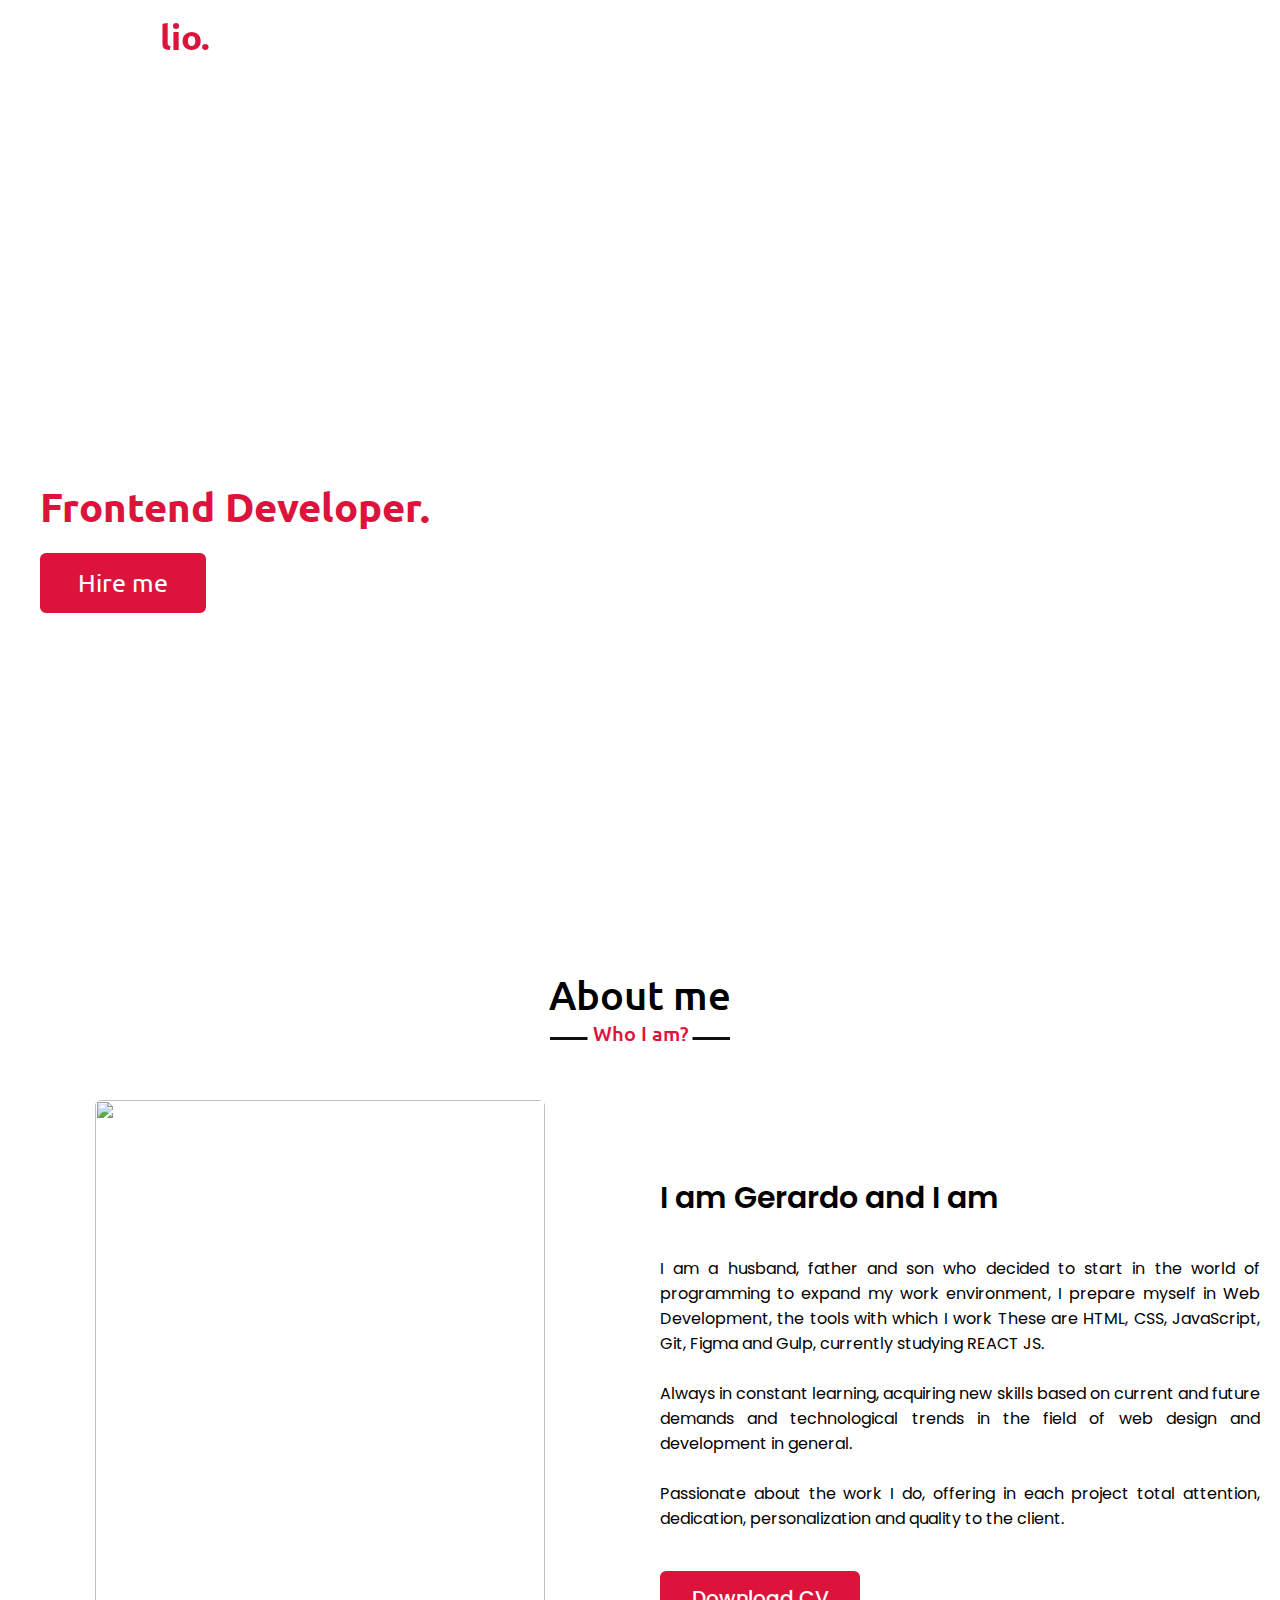
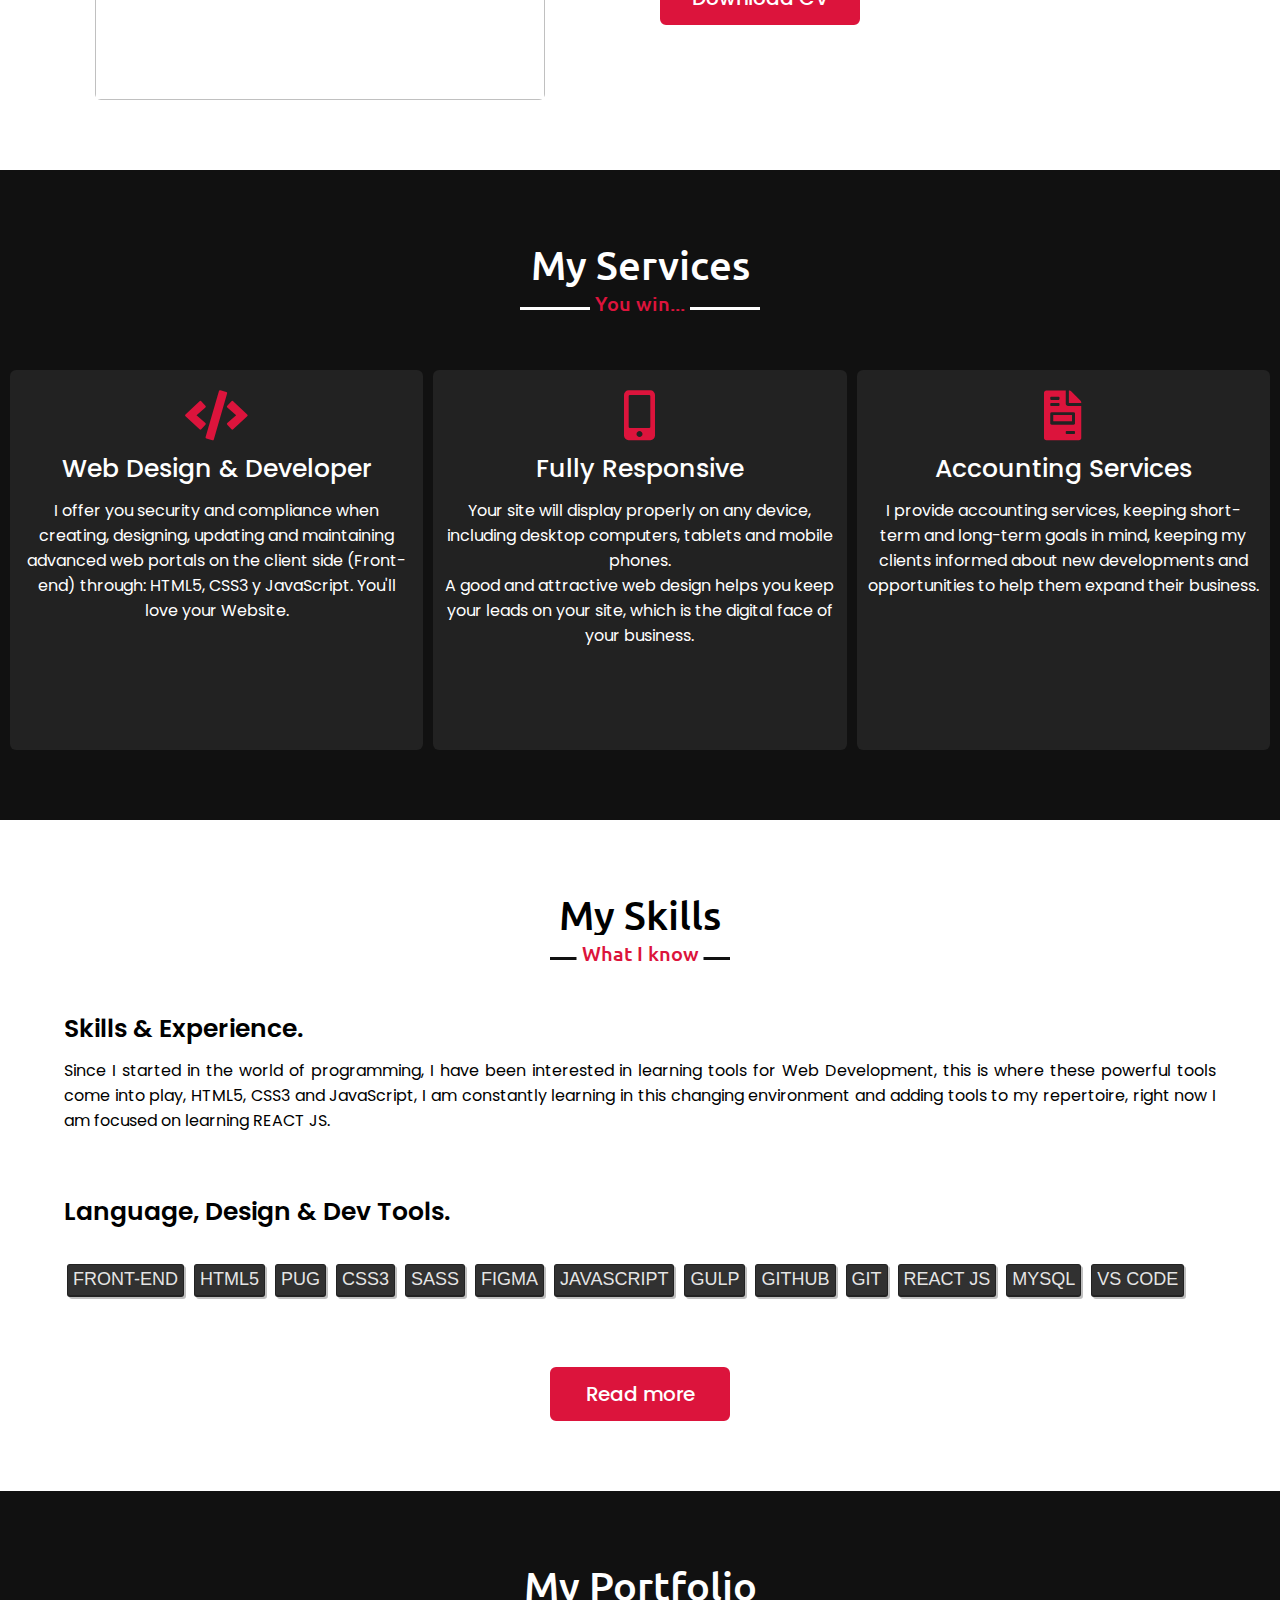
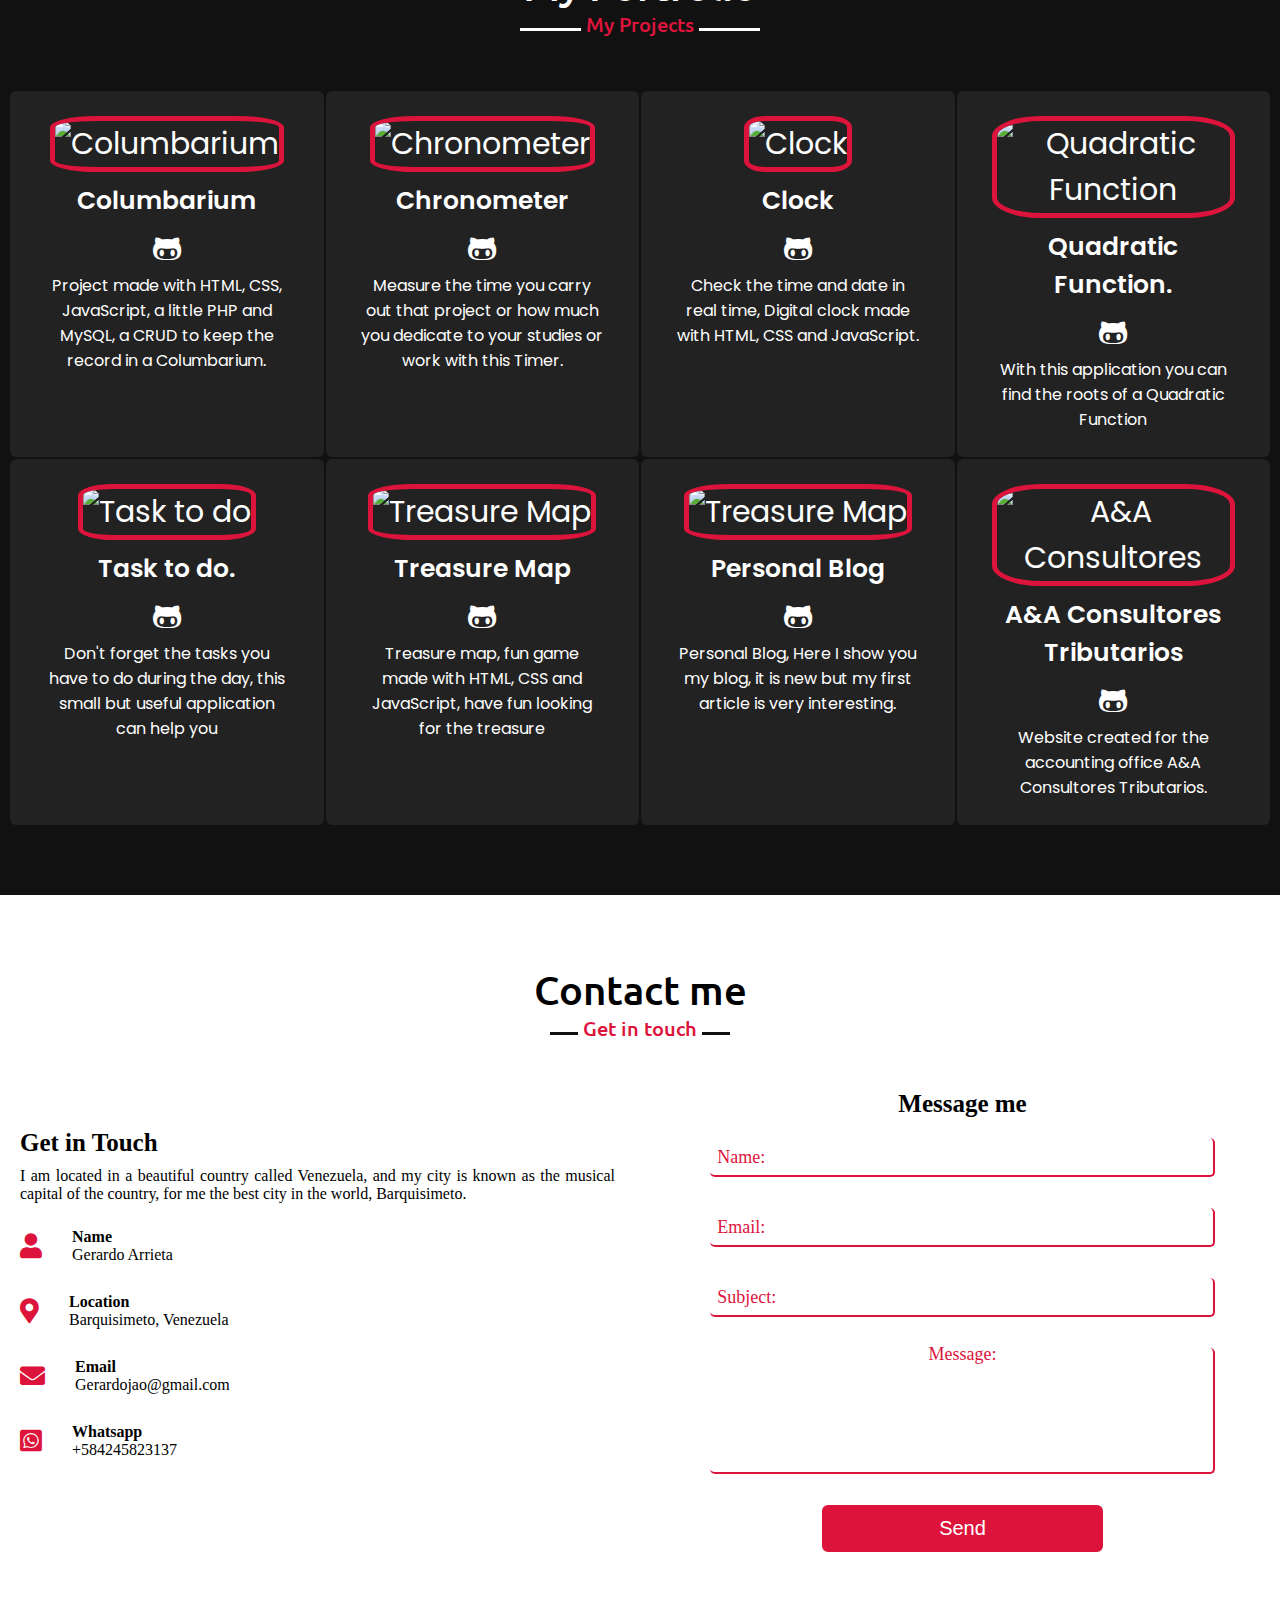
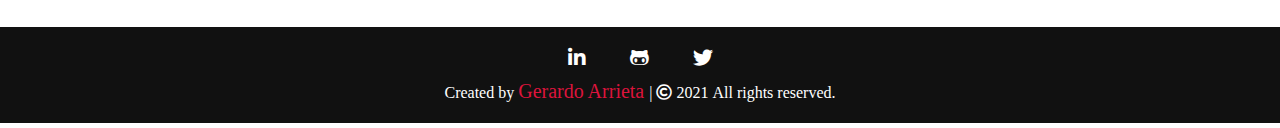
==== indexW-min.html @ 5b1edfee "change by twitter" ====
<!DOCTYPE html>
<html lang="en">
<head>
	<meta charset="UTF-8">
	<meta http-equiv="X-UA-Compatible" content="IE=edge">
	<meta name="viewport" content="width=device-width, initial-scale=1.0">
	<title>Gerardo Arrieta</title>
	<link rel="stylesheet" href="portafolio.css" type="text/css" >
	<!--  -->
	<link rel="stylesheet" href="https://cdnjs.cloudflare.com/ajax/libs/font-awesome/5.15.3/css/all.min.css" referrerpolicy="no-referrer" />
</head>
<body>
	<nav class="navbar">
		<div class="navbar__container">
			<div class="navbar__logo"><a href="#" class="navbar__logo--a">Portfo<span id="spanLogo" class="navbar__logo--span">lio.</span></a></div>
			<ul class="menu m">
				<li class="navbar__link"><a class="navbar__link--a a" href="#home">Home</a></li>
				<li class="navbar__link"><a class="navbar__link--a a" href="#about">About</a></li>
				<li class="navbar__link"><a class="navbar__link--a a" href="#service">Services</a></li>
				<li class="navbar__link"><a class="navbar__link--a a" href="#skills">Skills</a></li>
				<li class="navbar__link"><a class="navbar__link--a a" href="#portfolio">Portfolio</a></li>
				<li class="navbar__link"><a class="navbar__link--a a" href="#contact">Contact</a></li>
			</ul>
			
			
			 <button id="panel-btn" class="panel-btn hamburger hamburger--vortex" type="button">
    			<span class="hamburger-box">
    				<span class="hamburger-inner"></span>
    			</span>
    		</button> 
		</div> 

	</nav>
	<!-- home section -->
	<section class="home" id="home">
		<div class="home__container">
			<div class="home__content">
				<div class="home__content home__content--1">Hello, my name is</div>
				<div class="home__content home__content--2">Gerardo Arrieta</div>
				<div class="home__content home__content--3">And I am <span class="home__content--span typed" ></span></div>
				<div class="n-hide" id="strings">
					<p class="home__content--span">Frontend Developer.</p>
					<!-- <p class="home__content--span">Accountant Public.</p> -->
				</div>
				<a href="#contact" class="home__content home__content--link">Hire me</a>
			</div>
		</div>
	</section>
<!-- about section -->
	<section class="about" id="about">
		<div class="about__container">
			<h2 class="about__title">About me</h2>
			<div class="about__content">
				<article class="about__content about__content--1">
					<img src="./assets/javi.jpeg" alt="">
				</article>
				<article class="about__content about__content--2"><div>I am Gerardo and I am <br><span class="typed2"></span></div><br><p>I am a husband, father and son who decided to <!-- be a professional in the area of ​​Accounting, right now I have more than ten (10) years of experience, however I decided to --> start in the world of programming <!-- at the age of 43 --> to expand my work environment, I prepare myself in Web Development, the tools with which I work These are HTML, CSS, JavaScript, Git, Figma and Gulp, currently studying REACT JS.</p><br><p>Always in constant learning, acquiring new skills based on current and future demands and technological trends in the field of web design and development in general.</p><br><p>Passionate about the work I do, offering in each project total attention, dedication, personalization and quality to the client.</p><a href="./assets/CV Gerardo Arrieta.pdf" download="Gerardo Arrieta CV" target="_blank" rel="noopener noreferrer">Download CV</a></article>
				
			</div>
		</div>
	</section>
	<!-- services -->
	<section class="service" id="service">
		<div class="service__container">
			<h2 class="service__title">My Services</h2>
			<div class="service__content">
				<div class="service__content--card">
					<div class="box">
						<i class="fas fa-code"></i><br>
						<div class="text">Web Design & Developer</div>
						<p> I offer you security and compliance when creating, designing, updating and maintaining advanced web portals on the client side (Front-end) through: HTML5, CSS3 y JavaScript. You'll love your Website.</p>
					</div>
					
				</div>
				<div class="service__content--card">
					<div class="box">
						<i class="fas fa-mobile-alt" aria-hidden="true"></i><br>
		
						<div class="text">Fully Responsive</div>
						<p>Your site will display properly on any device, including desktop computers, tablets and mobile phones.</p>
						<p>A good and attractive web design helps you keep your leads on your site, which is the digital face of your business.</p>
					</div>
				</div>
				<div class="service__content--card">
					<div class="box">
						<i class="fas fa-file-invoice"></i><br>
						<div class="text">Accounting Services</div>
						<p>
							I provide accounting services, keeping short-term and long-term goals in mind, keeping my clients informed about new developments and opportunities to help them expand their business.</p>
					</div>
				</div>
				
			</div>
		</div>
	</section>
	<section class="skills" id="skills">
		<div class="skills__container">
			<h2 class="skills__title">My Skills</h2>
			<div class="skills__content">
				<div class="skills__content--creative">
					<div class="text">Skills & Experience.</div>
					<p>Since I started in the world of programming, I have been interested in learning tools for Web Development, this is where these powerful tools come into play, HTML5, CSS3 and JavaScript, I am constantly learning in this changing environment and adding tools to my repertoire, right now I am focused on learning REACT JS.
					</p>
					
				</div>
				<div class="skills__content--bars">
					<div class="skills__content--creative"></div>
					<div class="text">Language, Design & Dev Tools.</div>
					<div class="filters">
						<ul>
								<li class=""><span>FRONT-END</span></li>
								<li  class=""><span>HTML5</span></li>
								<li  class=""><span>PUG</span></li>
								<li  class="active"><span>CSS3</span></li>
								<li  class=""><span>SASS</span></li>
								<li  class=""><span>FIGMA</span></li>
								<li class=""><span>JAVASCRIPT</span></li>
								<li  class=""><span>GULP</span></li>
								<li class=""><span>GITHUB</span></li>
								<li  class=""><span>GIT</span></li>
								<li  class=""><span>REACT JS</span></li>
								<li  class=""><span>MYSQL</span></li>
								<li  class=""><span>VS CODE</span></li>
						</ul>
					</div>
				
				</div>
				<a href="https://github.com/gerardojao" target="_blank">Read more</a>
			</div>
		</div>

	</section>

	<section class="portfolio" id="portfolio">
		<div class="portfolio__container">
			<h2 class="portfolio__title">My Portfolio</h2>
			<div class="portfolio__container--carousel ">
				<div class="card ">
					<div class="box">
					
						<a href="https://gerardojao.github.io/columbarium/" target="_blank"><img src="./assets/columbarium.png" alt="Columbarium"></a>
						<div class="text">Columbarium</div>
						<a title="GitHub" href="https://github.com/gerardojao/columbarium" target="_blank"><i class="fab fa-github-alt" aria-hidden="true"></i></a>
						<p>Project made with HTML, CSS, JavaScript, a little PHP and MySQL, a CRUD to keep the record in a Columbarium. </p>
					</div>
				</div>
				<div class="card ">
					<div class="box">
					<a href="https://gerardojao.github.io/chronometer/" target="_blank" rel="noopener noreferrer">	<img src="./assets/chronometer.png" alt="Chronometer"></a>
						<div class="text">Chronometer</div>
						<a title="GitHub" href="https://github.com/gerardojao/chronometer" target="_blank"><i class="fab fa-github-alt" aria-hidden="true"></i></a>
						<p>Measure the time you carry out that project or how much you dedicate to your studies or work with this Timer. </p>
					</div>
				</div>
				<div class="card ">
					<div class="box">

					<a href="https://gerardojao.github.io/Clock/" target="_blank" rel="noopener noreferrer">	<img src="./assets/Clock.png" alt="Clock"></a>
						<div class="text">Clock</div>
						<a title="GitHub" href="https://github.com/gerardojao/Clock" target="_blank"><i class="fab fa-github-alt" aria-hidden="true"></i></a>
						<p>Check the time and date in real time, Digital clock made with HTML, CSS and JavaScript. </p>
					</div>
				</div>
				<div class="card ">
					<div class="box">
					<a href="https://gerardojao.github.io/QuadraticFunctionPage/" target="_blank" rel="noopener noreferrer"><img src="./assets/Quadratic Function.png" alt="Quadratic Function"></a>
						<div class="text">Quadratic Function.</div>
						<a title="GitHub" href="https://github.com/gerardojao/Quadratic_Function" target="_blank"><i class="fab fa-github-alt" aria-hidden="true"></i></a>
						<p>With this application you can find the roots of a Quadratic Function </p>
					</div>
				</div>
				<div class="card ">
					<div class="box">
						
					<a href="https://gerardojao.github.io/TaskList/" target="_blank" rel="noopener noreferrer">	<img src="./assets/Task to do.png" alt="Task to do"></a>
						<div class="text">Task to do.</div>
						<a title="GitHub" href="https://github.com/gerardojao/TaskList" target="_blank"><i class="fab fa-github-alt" aria-hidden="true"></i></a>
						<p>Don't forget the tasks you have to do during the day, this small but useful application can help you </p>
					</div>
				</div>
				<div class="card ">
					<div class="box">
					<a href="	https://gerardojao.github.io/Treasure-Map/" target="_blank" rel="noopener noreferrer"><img src="./assets/treasure Map.png" alt="Treasure Map"></a>	
						<div class="text">Treasure Map</div>
						<a title="GitHub" href="https://github.com/gerardojao/Treasure-Map" target="_blank"><i class="fab fa-github-alt" aria-hidden="true"></i></a>
						<p>Treasure map, fun game made with HTML, CSS and JavaScript, have fun looking for the treasure </p>
					</div>
				</div>
				<div class="card ">
					<div class="box">
					<a href="	https://gerardojao.github.io/My-Blog" target="_blank" rel="noopener noreferrer"><img src="./assets/img-blog.jpg" alt="Treasure Map"></a>	
						<div class="text">Personal Blog</div>
						<a title="GitHub" href="https://github.com/gerardojao/My-Blog" target="_blank"><i class="fab fa-github-alt" aria-hidden="true"></i></a>
						<p>Personal Blog, Here I show you my blog, it is new but my first article is very interesting. </p>
					</div>
					
			</div>
			<div class="card ">
				<div class="box">
				<a href="	https://aaconsultores.github.io/website" target="_blank" rel="noopener noreferrer"><img src="./assets/portada website.png" alt="A&A Consultores"></a>	
					<div class="text">A&A Consultores Tributarios</div>
					<a title="GitHub" href="https://github.com/aaconsultores/website" target="_blank"><i class="fab fa-github-alt" aria-hidden="true"></i></a>
					<p>Website created for the accounting office A&A Consultores Tributarios. </p>
				</div>
				
		</div>
		</div>

	</section>



	<section class="contact" id="contact">
		<div class="contact__container">
			<div class="center">
	
				<div class="content content__hide">
					<div class="header">
						<h2>Message sent successfully</h2>
					</div>
					<label for="click" class="fas fa-check"></label>
					<p><span  class="pattern bigFont">Gerardo</span> Thank you for contacting me, I will contact you as soon as possible.</p>
					<div class="line"></div>
					<a class="close-btn">Close</a>
				</div>
			</div>
			<h2 class="contact__title">Contact me</h2>
				<div class="form__content">
					<div class="form__content--1">
						<div class="text">Get in Touch</div>
						<p> 
							I am located in a beautiful country called Venezuela, and my city is known as the musical capital of the country, for me the best city in the world, Barquisimeto. </p>
						<div class="icons">
							<div class="row">
								<i class="fas fa-user"></i>
								<div class="info">
									<div class="head">Name</div>
									<div class="sub-title">Gerardo Arrieta</div>
								</div>
							</div>
							<div class="row">
								<i class="fas fa-map-marker-alt"></i>
								<div class="info">
									<div class="head">Location</div>
									<div class="sub-title">Barquisimeto, Venezuela</div>
								</div>
							</div>
							<div class="row">
								<i class="fas fa-envelope"></i>
								<div class="info">
									<div class="head">Email</div>
									<div class="sub-title">Gerardojao@gmail.com</div>
									
								</div>
							</div>
							<div class="row">
							<a href="https://bit.ly/3z6SwRh"><i class="fab fa-whatsapp-square"></i></i></a>
								<div class="info">
									<div class="head">Whatsapp</div>
									<div class="sub-title">+584245823137</div>
									
								</div>
							</div>
						</div>
					</div>
				
					<form class="main main__form">
						<div class="text">Message me</div>

						
						<input  type="text" class="formulario__items" name="name"
						id="name" title="Accept space, special character and letters ex: Peter" pattern="^[\w'\-,.][^0-9_!¡?÷?¿/\\+=@#$%ˆ&*(){}|~<>;:[\]]{2,}$" required>
						<label id="label" class="form-label" for="name" >Name:</label>
						
						<input id="email" type="text" class="formulario__items" name="email"  pattern="[a-zA-Z0-9_]+([.][a-zA-Z0-9_]+)*@[a-z0-9-]+(\.[a-z]{2,15})$" title="Email format correct: peter@gmail.com" required >
						<label id="label" class="form-label" for="email">Email:</label>
						
						<input id="subject" type="text" class="formulario__items" name="subject"  required>
						<label id="label" class="form-label" for="subject">Subject:</label>
						
						<textarea id="mensaje" class="formulario__mensaje" cols="30" rows="5" name="comments" required></textarea>
						<label id="textarea" class="mensaje" for="mensaje">Message:</label>
						<button class="formulario__items form__button" value="Send" >Send</button>
					</form>
				
				</div>
		</div>
	</section>


<footer class="footer">
	<div class="rrss">
		<a title="LinkedIn" href="https://linkedin.com/in/gerardo-arrieta-14576b53" target="_blank"><i class="fab fa-linkedin-in" aria-hidden="true"></i></a>
		<a title="GitHub" href="https://github.com/gerardojao" target="_blank"><i class="fab fa-github-alt" aria-hidden="true"></i></a>
		<a title="Twitter" href="https://twitter.com/gerardojao" target="_blank"><i class="fab fa-twitter" aria-hidden="true"></i></i></a>
	</div>
	<div class="copyright">
	Created by <span class="name"> Gerardo Arrieta </span>| <span class="far fa-copyright"> 2021 All rights reserved.</span>
</div>

</footer>




	


	<button class="scroll-top-btn hidden">&#11014;</button>

<script src="https://cdn.jsdelivr.net/npm/typed.js@2.0.12"></script>
<script src="script.js"></script>
</body>
</html>
---- portafolio.css ----
@import url('https://fonts.googleapis.com/css2?family=Poppins:wght@400;500;600;700&family=Ubuntu:wght@400;500;700&display=swap'); 
 @import url("hamburgers.min.css");

*{
	margin:0;
	padding:0;
	box-sizing: border-box;
	text-decoration: none;
}
body{
	font-size:16px;
}

:root{
	--main-color: crimson;
	--second-color:#222;
	--third-color:#fff;
}
html{
	scroll-behavior: smooth;
}

/* navbar style */

.navbar{
	position: fixed;
	width: 100%;
	padding:15px 0;
	transition: all .3s ease;
	font-family: "Ubuntu",sans-serif;
	z-index:999;
	font-size:16px;
}
.sticky{
	padding:15px 0;
 	background: var(--main-color);  
}


.navbar__container{
	display:flex;
	align-items: center;
	justify-content: space-between;
	max-width: 1300px;
	padding: 0 50px;
	margin:auto;
}
.navbar__logo--a{
	font-size:35px;
	color:var(--third-color);
	font-weight: 600;
}

.navbar__logo--span{
color: var(--main-color);
}
.navbar__logo--spanW
{
	color:var(--third-color);
} 

.navbar__link{
	list-style: none;
	display:inline-block;
}
.navbar__link--a{
	color:var(--third-color);
	font-size: 17px;
	font-weight: 500;
	margin-left: 20px;
	transition:color .3s ease;
}
.navbar__link--a:hover{
	color:var(--main-color);
}
.navbar__link--white{
	color:var(--third-color);
	font-size: 17px;
	font-weight: 500;
	margin-left: 20px;
	transition:color .3s ease;
}

/* hambur */

.is-active{
    transform: translate(0,0);
}

#panel-btn{
    position: fixed;
    z-index: 999;
	top:2vh;
    right: 1vw;
    width: 3rem;
    height: 3rem;
    border-radius: 50%;
    padding: 0;
    display:flex;
    justify-content: center;
    align-items: center;
    background-color: var(--main-color);
	cursor:pointer;
	display:none;
	color:#fff;
} 

/* home section */
.home{
	display:flex;
	height: 100vh;
	background: url("./assets/darkbg.jpg") fixed no-repeat;
	background-size: cover;
	color:#fff;
	min-height: 500px;
	font-family: "Ubuntu",sans-serif;
}
.home__container{
	margin:auto 0 auto 40px;
}
.home__content--1{
	font-size: 27px;
}
.home__content--2{
	font-size: 75px;
	font-weight: 600;
	margin-left: -10px;
}
.home__content--3{
	font-size: 27px;
	margin:5px 0;
}
.home__content--span{
	color:crimson;
	font-weight: 700;
	font-size: 40px;
	
}
.home__content--3 .n-hide{
	opacity:0;
	visibility: hidden;
}


.home__content--link{
	display:inline-block;
	color:#fff;
	background-color: crimson;
	font-size: 25px;
	padding:12px 36px;
	margin-top:20px;
	border-radius: 6px;
	border:2px solid crimson;
	transition: all .3s ease;
}
.home__content--link:hover{
color:#fff;
background: none;
 }

 /* about section */

 section{
	 padding:70px 0;
	 
 }

 .about{
	 font-family:"Poppins",sans-serif;

 }
 .about__title{
	font-family:"Ubuntu",sans-serif;
	text-align:center;
	font-size: 40px;
	font-weight: 500;
	margin-bottom: 60px;
	padding-bottom: 20px;
	position: relative;
 }
 .about__title::before{
	content:"";
	position: absolute;
	bottom:0px;
	left:50%;
	width: 180px;
	height: 3px;
	background: #111;
	transform:translateX(-50%);
 }
 .about__title::after{
	content:"Who I am?";
	position: absolute;
	bottom:-12px;
	left:50%;
	color:crimson;
	background: #fff;
	transform:translateX(-50%);
	padding:5px;
	font-size: 20px;

 }
 .about__content--1 img{
	 height: 534px;
	 width: 400px;
	 object-fit: cover;
	border-radius:6px;
 }
 .about__content{

	display:grid;
	align-items: center;
	justify-content: space-between;
	grid-template-columns: repeat(auto-fit, minmax(250px,1fr));
	/* tenia en minmax350,1fr */

	
 }
 .about__content--1{
	margin-left:auto;
	margin-right:auto;
 }
 .about__content--1 img{
	height: 507px;
	width: 380px;
	object-fit: cover;
   border-radius:6px;
   margin-left:auto;
   margin-right:auto;
}
 .about__content--2{
	margin:20px 10px;
	
	
 }
 .about__content--2 div{
	 font-size: 25px;
	 font-weight:600;
	 margin-bottom:10px;
	
 }
 .about__content--2 span{
	color:crimson;
	
}
.about__content--2 p{
text-align: justify;

	
}
.about__content--2 a{
	display:inline-block;
	color:#fff;
	background-color: crimson;
	font-size: 20px;
	font-weight:500;
	padding:10px 20px;
	margin-top:40px;
	border-radius: 6px;
	border:2px solid crimson;
	transition: all .3s ease;
	width:200px;
	text-align:center;
}
.about__content--2 a:hover{
	
	color:crimson;
	background: none;

}
/* services section */
.service{
	font-family:"Poppins",sans-serif;
	padding-left:10px;
	padding-right:10px;
	background: #111;
	color:#fff;


}
.service__title{
   font-family:"Ubuntu",sans-serif;
   text-align:center;
   font-size: 40px;
   font-weight: 500;
   margin-bottom: 60px;
   padding-bottom: 20px;
   position: relative;
}
.service__title::before{
   content:"";
   position: absolute;
   bottom:0px;
   left:50%;
   width: 240px;
   height: 3px;
   background: #fff;
   transform:translateX(-50%);
}
.service__title::after{
   content:"You win...";
   position: absolute;
   bottom:-12px;
   left:50%;
   color:crimson;
   background: #111;
   transform:translateX(-50%);
   padding:5px;
   font-size: 20px;

}
.service__content{

	display:grid;
	align-items: center;
	justify-content: space-between;
	grid-template-columns: repeat(auto-fit, minmax(250px,1fr));
	gap:10px;

	
	 }
 .service__content--card{
	 background:#222;
	 text-align:center;
	 border-radius:6px;
	 padding:20px 10px;
	 min-height: 380px;
 }
 .service__content--card:hover{
	background:crimson;
	
}

 .service__content--card i{
	color:crimson;
	font-size: 50px;
	padding-bottom:10px;
	transition: color .3s ease;
}
.service__content--card:hover i{
	color:#111;
	
}
.service__content--card .text{
	font-size: 25px;
	font-weight: 500;
	margin-bottom:10px 0 7px 0;
	padding-bottom:10px;

}
.service__content--card .box{
	transition: all .3s ease;

}
.service__content--card .box:hover{
	transform:scale(1.05);

}
/* skills */

.skills{
	font-family:"Poppins",sans-serif;

}
.skills__title{
   font-family:"Ubuntu",sans-serif;
   text-align:center;
   font-size: 40px;
   font-weight: 500;
   margin-bottom: 30px;
   padding-bottom: 20px;
   position: relative;
}
.skills__title::before{
   content:"";
   position: absolute;
   bottom:0px;
   left:50%;
   width: 180px;
   height: 3px;
   background: #111;
   transform:translateX(-50%);
}
.skills__title::after{
   content:"What I know";
   position: absolute;
   bottom:-12px;
   left:50%;
   color:crimson;
   background: #fff;
   transform:translateX(-50%);
   padding:5px;
   font-size: 20px;

}
 .skills__content{

	display:flex;
	flex-direction: column;
	align-items: center;
	justify-content: center;
	
	
 } 
 .skills__content--creative,.skills__content--bars{
	margin:20px;width: 90%;
 }
 .skills__content--creative .text{
	font-size: 25px;
	font-weight:600;
	margin-bottom:10px;
}
.skills__content--bars .text{
	font-size: 25px;
	font-weight:600;
	margin-bottom:30px;
}
.skills__content--creative p{
	text-align: justify;
}
.skills__content a{
	display:inline-block;
	color:#fff;
	background-color: crimson;
	font-size: 20px;
	font-weight:500;
	padding:10px 30px;
	margin-top:40px;
	border-radius: 6px;
	border:2px solid crimson;
	transition: all .3s ease;
	justify-content: center;
	align-items: center;
	width: 180px;
	height: auto;
	text-align: center;
}
.skills__content a:hover{
	
	color:crimson;
	background: none;

}

.skills__content--bars span{
	font-weight: 500;
	font-size: 18px;
}
 .skills__content--bars .line{
	height: 5px;
	width: 100%;
	background: lightgray;
	position: absolute;
	top:30px;
	
		
 }
 .skills__content--bars .line::before{
	content:"";
	position: absolute;
	left:0;
	width: 80%;
	height: 100%;
	background: crimson; 
	
 } 


 /* portfolio/portfolio */

 .portfolio{
	font-family:"Poppins",sans-serif;
	padding-left:10px;
	padding-right:10px;
	background: #111;
	color:#fff;


}
.portfolio__title{
   font-family:"Ubuntu",sans-serif;
   text-align:center;
   font-size: 40px;
   font-weight: 500;
   margin-bottom: 60px;
   padding-bottom: 20px;
   position: relative;
}
.portfolio__title::before{
   content:"";
   position: absolute;
   bottom:0px;
   left:50%;
   width: 240px;
   height: 3px;
   background: #fff;
   transform:translateX(-50%);
}
.portfolio__title::after{
   content:"My Projects";
   position: absolute;
   bottom:-12px;
   left:50%;
   color:crimson;
   background: #111;
   transform:translateX(-50%);
   padding:5px;
   font-size: 20px;

}
.portfolio__container--carousel {
	display:grid;
	grid-template-columns: repeat(auto-fill, minmax(300px,1fr));
	gap:2px;
	
}

 .portfolio__container--carousel .card{
	background: #222;
	border-radius: 6px;
	padding:25px 35px;
	text-align: center;
	transition:all .3s ease;
	
 }
 .portfolio__container--carousel .card:hover{
	background: crimson;
	

 }
 .portfolio__container--carousel .card:hover .box{

	transform: scale(1.05);

 }
 .portfolio__container--carousel .card .text{
	 font-size: 25px;
	 font-weight: 600;
	 margin: 10px 0 7px 0;

 }
 .portfolio__container--carousel .card img{
	height: 250px;
	width: 250px;
	object-fit: cover;
	border-radius: 20%;
	border: 5px solid crimson;
	transition:all .3s ease;
	cursor:pointer;
}
.portfolio__container--carousel .card:hover img{
	border: 5px solid #fff;
	cursor:pointer;

 }
 .portfolio__container--carousel .card a{
	color:#fff;
	font-size:30px;
	cursor:pointer;
}



 /* contact me section */
 .contact__title{
	font-family:"Ubuntu",sans-serif;
	text-align:center;
	font-size: 40px;
	font-weight: 500;
	margin-bottom: 30px;
	padding-bottom: 20px;
	position: relative;
 }
 .contact__title::before{
	content:"";
	position: absolute;
	bottom:0px;
	left:50%;
	width: 180px;
	height: 3px;
	background: #111;
	transform:translateX(-50%);
 }
 .contact__title::after{
	content:"Get in touch";
	position: absolute;
	bottom:-12px;
	left:50%;
	color:crimson;
	background: #fff;
	transform:translateX(-50%);
	padding:5px;
	font-size: 20px;
 
 }
 .contact__container{
	 position: relative;
 }
 .form__content{

	display:grid;
	align-items: center;
	justify-content: space-between;
	grid-template-columns: repeat(auto-fit, minmax(250px,1fr));
	/* tenia 380,1fr */
	gap:10px;
	margin-top:-10px;
	
 }
 .form__content--1,.main{
	margin-left:20px;
	margin-right:20px;
 }
 .form__content--1 .text{
	font-size: 25px;
	font-weight:600;
	margin-bottom:10px;
}
.form__content--1 p{
	text-align: justify;
}
.form__content--1 .icons{
	margin:10px 0;
}
.form__content--1 .row{
	display:flex;
	height: 65px;
	align-items: center;
}
.form__content--1 .row .info{
	margin-left:30px;
}
.form__content--1 .row i{
	font-size: 25px;
	color:crimson;
}
.form__content--1 .info .head{
font-weight: 600;
}
/* form import */
.main{
	display:flex;
	flex-direction:column;
	justify-content: center;
	align-items:center;
	margin:auto;
	width: 90%;
	text-align: left;
		
}

.main__form{
	
	
	padding: 5px 5px;
	
	border-radius: 3px;
	display:flex;
	flex-direction: column;
	align-content: center;
	flex-wrap: wrap;
	position: relative;
	
}
.main__form .text{
	font-size: 25px;
	font-weight:600;
	margin-bottom:20px;
	margin-top:30px;
}

.form-label{
	display: inline-block;
	color:crimson;
	margin-top:10px;
	font-size: 18px;
	position: relative;
	margin-left:15px;
	top:-40px;
	z-index:-50;
	transition:all .5s;
	width: 90%;
}
.form-js{
	display: inline-block;
	color:#222;
	margin-top:10px;
	font-size: 18px;
	position: relative;
	
	transition:all .5s;
	top:-70px;
	z-index:1;
	text-align: left;
	width: 90%;
}
.formulario__items{
	background: transparent;
	border:none;
	font-size: 18px;
	color:#222;
	border-radius: 2px;
	padding:8px;
	border-bottom: 2px solid crimson;
	border-right: 2px solid crimson;
	border-radius:5px;
	width: 90%;
	outline:0;
}

.formulario__items:focus +.form-label{
	
	z-index:1;
	font-weight: 100;
	top:-70px;

}
.formulario__mensaje{
	background: transparent;
	border:none;
	font-size: 18px;
	color:#222;
	border-radius: 5px;
	padding:12px;
	border-bottom: 2px solid crimson;
	border-right: 2px solid crimson;
	resize:none;
	width: 90%;
	
	outline:0;
	

}
.mensaje{
	display: block;
	color:crimson;
	margin-top:10px;
	font-size: 18px;
	position: relative;
	
	transition:all .5s;
	z-index:-50;
	top:-140px;
	
}
.mensaje-js{
	text-align: left;
	display: block;
	color:#222;
	margin-top:10px;
	font-size: 18px;
	position: relative;
	
	transition:all .5s;
	z-index:1;
	top:-180px;
}
.formulario__mensaje:focus +.mensaje{
	
	z-index:1;
	font-weight: 100;
	top:-180px;

}
.form__button{
	display:inline-block;
	color:#fff;
	background-color: crimson;
	font-size: 20px;
	font-weight:500;
	padding:10px 30px;
	cursor:pointer;
	border-radius: 6px;
	border:2px solid crimson;
	transition: all .3s ease;
	text-align:center;
	width:50%;
}
.form__button:hover{
	color:crimson;
	background: none;
}
/* footer section */

footer{
	background: #111;
	padding: 20px 23px;
	color:#fff;
	text-align: center;


}
footer .name{
	color:crimson;
	font-size: 20px;
}
footer .rsss{
margin-bottom:10px;
}
footer .copyright{
	margin-top:10px;
	}
footer .rrss a{
	text-decoration: none;
	color:#fff;
	font-size:20px;
	padding:20px;
	
}
footer .rrss a [title]{
	
	color:#fff;
	background:none;
	
	
}

@media (max-width:768px) {
	.navbar__container{
		padding: 0 10px;
	}
	.navbar__link--a{
		
		font-size: 18px;
		font-weight: 450;
		margin-left: 10px;
		transition:color .3s ease;
		
	}
	.navbar__link--white{
		
		font-size: 18px;
		font-weight: 450;
		margin-left: 10px;
		transition:color .3s ease;
		
	}
	.home__content--2{
		font-size: 60px;
	
	}
	.home__content--3{
		font-size: 32px;
		
	}
	.home__content--link{
		
		font-size: 22px;
		padding:12px 34px;
	
	}
	.about__content--1 img{
		height: 350px;
		width: 250px;
		object-fit: cover;
	   border-radius:6px;
	   margin-left:auto;
	   margin-right:auto;
	}
	
}

@media (max-width:604px) {
	
	.navbar__container{
		padding: 0 10px;
	}
	.menu{
		position: fixed;
		height: 100vh;
		width: 100%;
		background-color: #222;
		left:-100%;
		top:0;
		text-align: center;
		padding-top: 80px;
		transition:all .3s ease;
	}
	.menu--active{
		left:0;
	}

	
	.navbar__link{
		display:block;
	}
	.navbar__link--a{
		display:inline-block;
		margin:20px 0;
		font-size: 25px;
	}
	.navbar__link--a:hover{
		color:var(--main-color);
	}
	.navbar__link--white{
		display:inline-block;
		margin:20px 0;
		font-size: 25px;
		margin-left:10px;
	}
	.navbar__link--white:hover{
		color:var(--main-color);
	}
	#panel-btn{
		display:block;
		
    	right: 2.5vw;
		/* background: none; */
	}
	.fas{
		display:flex;
		justify-content: center;
		align-items: center;
	}
	.home__content--2{
		font-size: 45px;
	
	}
	.home__content--3{
		font-size: 35px;
		
	}
	.home__content--link{
		
		font-size: 20px;
		padding:8px 20px;
		
	}
	.n-hide{display:none}
	
	.about__content--1 img{
		height: 350px;
		width: 250px;
		object-fit: cover;
	   border-radius:6px;
	 
	}
	.service__content--card{
		min-height:300px;
	}
	
}

@media (max-width:380px){
	.mensaje{
		display: block;
		color:crimson;
		margin-top:10px;
		font-size: 18px;
		position: relative;
		
		transition:all .5s;
		z-index:-50;
		top:-140px;
		
	}
	.mensaje-js{
		text-align: left;
		display: block;
		color:#222;
		margin-top:10px;
		font-size: 18px;
		position: relative;
		
		transition:all .5s;
		z-index:1;
		top:-160px;
	}
	.formulario__mensaje:focus +.mensaje{
		
		z-index:1;
		font-weight: 100;
		top:-160px;
	
	}
	.content{
		width: 90%;
		height: auto;
	
	}
	
	.header h2{
		color:#fff;
		margin:20px auto;;
		padding: 0;
		font-weight:500px;
	
		text-align:center;
	}
	
	.fa-check{
		margin: 30px 0 0 130px;
	}

	.content p{
		padding:30px 5px;
		font-size:12px;
	
	}
	.close-btn{
		position: absolute;
		bottom:10px;
		right:10px;
		border-radius:5px;
		cursor:pointer;
		padding: 8px 10px;
		font-size:12px;
		
	}
	
	
	
	
}
@media (min-width:1040px){
	.about__content{

		grid-template-columns: repeat(auto-fit, minmax(500px,1fr));
		/* tenia en minmax350,1fr */
	
	 }
	 
	 .about__content--1 img{
		height: 600px;
		width: 450px;
		
	}
	 .about__content--2{
		margin:20px 20px;
		
		
	 }
	 .about__content--2 div{
		 font-size: 30px;
		 
		
	 }
}

/* scroll */

.scroll-top-btn{
    position: fixed;
    z-index: 999;
    bottom: 1vh;
    width: 4rem;
    height: 4rem;
    right: 2vw;
    background-color: crimson;
    border-radius: 50%;
	border:2px solid #fff;
    font-size:2rem;
    font-weight: bold;
    cursor: pointer;
    transition: all .3s ease;
	color:#fff;

}

.scroll-top-btn:hover{
    background-color: var(--third-color);
    color:var(--main-color);
	border:2px solid crimson;
}
.hidden{
    opacity:0;
    visibility: hidden;
} 

.contact__container .center .content{
	position: absolute;
	top:70%;
	left:50%;
	transform: translate(-50%,-50%);
	z-index:9999;
}
.content{
	width: 400px;
	height: 350px;
	background:#222;
	border-radius:5px;
	box-shadow: 0 2px 12px 0 lightgrey;
	color:#fff;
	transition: .3s ease-in;

}
.content__hide{
	display:none;
}


.header{
	height:68px;
	background:crimson;
	overflow: hidden;
	border-radius: 3px 3px 0 0;
	box-shadow: 0 2px 3px 0 rgba(0,0,0,.2);
}
.header h2{
	color:#fff;
	padding-left:80px;
	font-weight:500px;
	padding-top:20px;
}

.fa-check{
	color:crimson;
	font-size:50px;
	font-weight:bold;
	cursor:pointer;
	height: 80px;
	width: 80px;
	border:2px solid crimson;
	text-align:center;
	margin: 30px 0 0 160px;
	padding-top:13px;
	box-sizing: border-box;
	border-radius:50%;
}
.content p{
	padding:20px 5px;
	font-size:19px;
	text-align:center;
}
.bigFont{
	font-size: 25px;
	color:Crimson;
}
.line{
	bottom:60px;
	width: 100%;
	height: 1px;
	background:silver;
}
.close-btn{
	position: absolute;
	bottom:12px;
	right:25px;
	border-radius:5px;
	cursor:pointer;
	padding: 8px 10px;
	border: 1px solid crimson;

	display:inline-block;
	color:#fff;
	background-color: crimson;
	
	transition: all .3s ease;
}

.close-btn:hover{
	
	color:crimson;
	background: none;

}

.filters li{

		display: inline-block;
		padding: 8px 5px;
		background-color: #313131;
		color: #f1f1f1f1;
		border-width: 1px 1px 2px 1px;
		border-style: solid;
		border-color: #222;
		border-radius: 3px;
		text-transform: uppercase;
		font-family: MontSerrat,Tahoma,Arial,sans-serif;
		font-weight: 700;
		font-size: .75em;
		line-height: 1em;
		box-shadow: 2px 2px 0 rgba(0,0,0,.25);
		margin: 3px;
		opacity: 1;
		position: relative;
		overflow: hidden;

}
.filters li:hover{
	background-color: crimson;

}
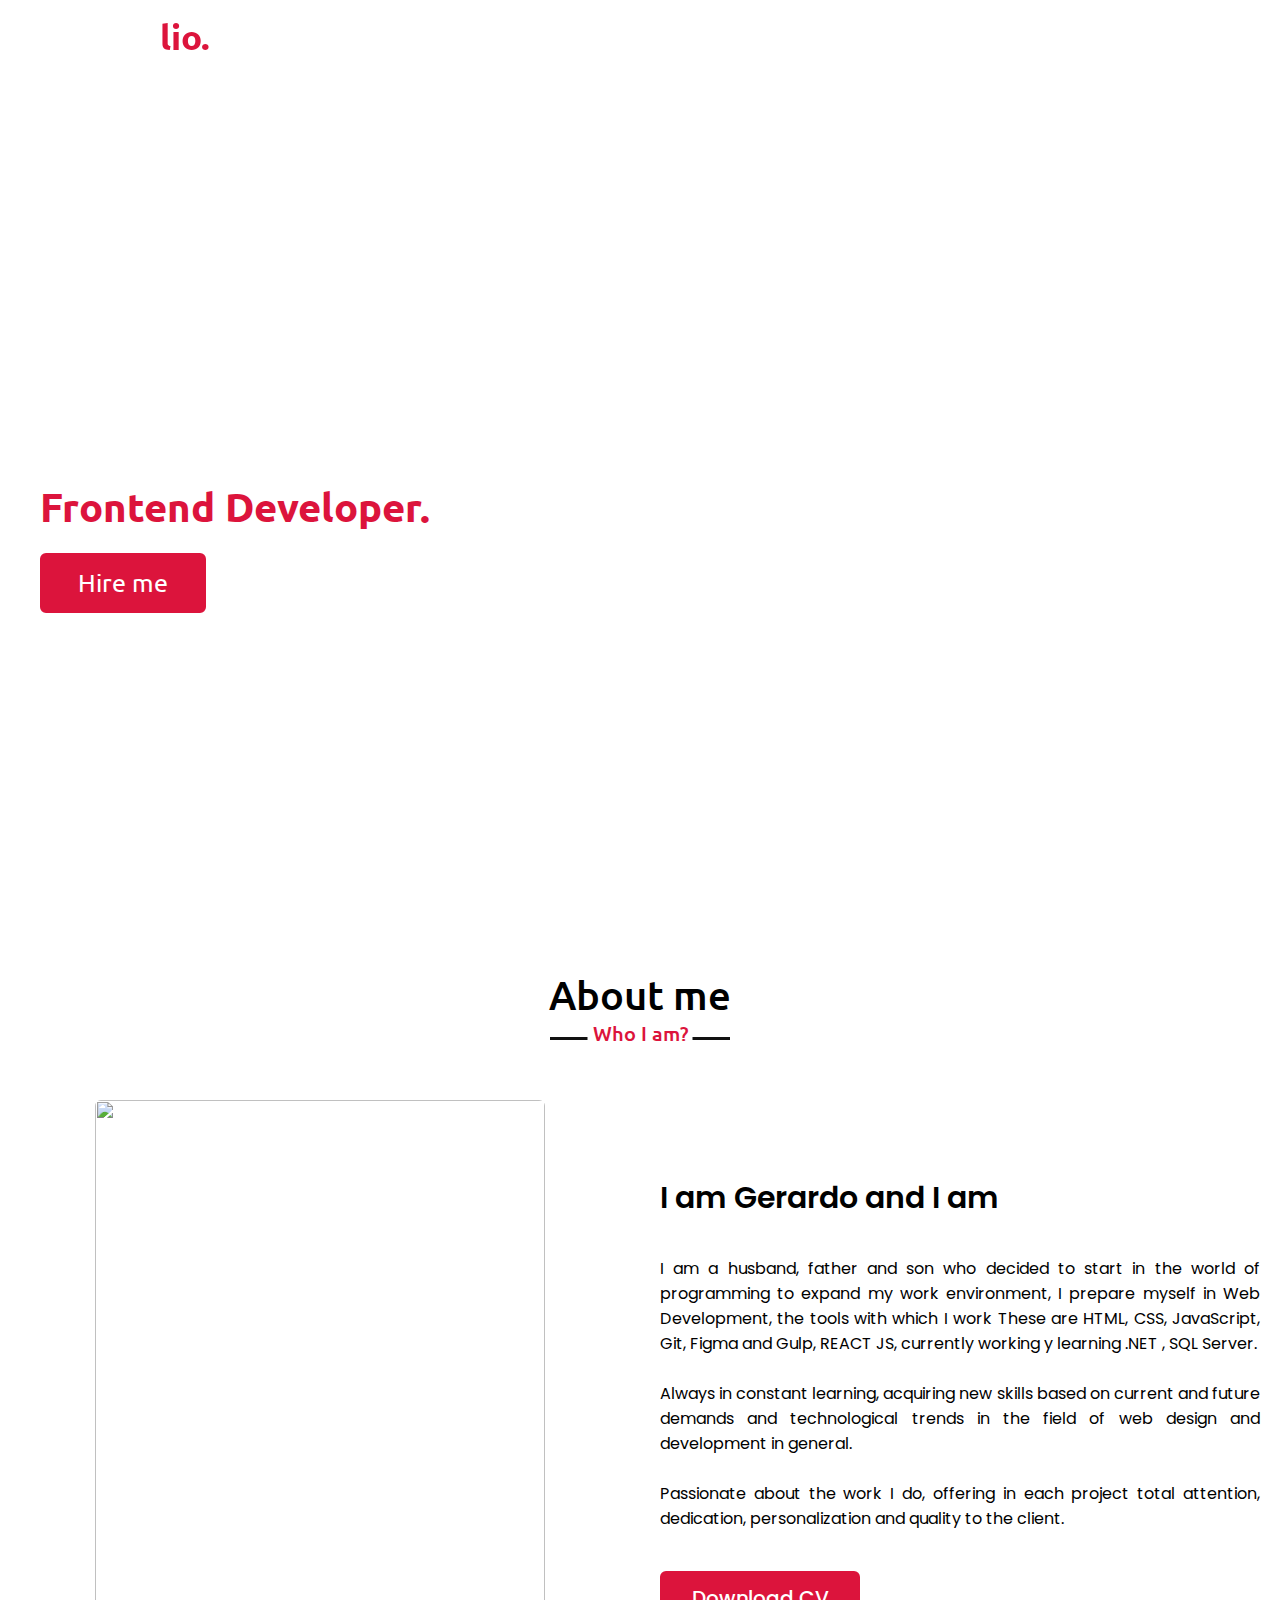
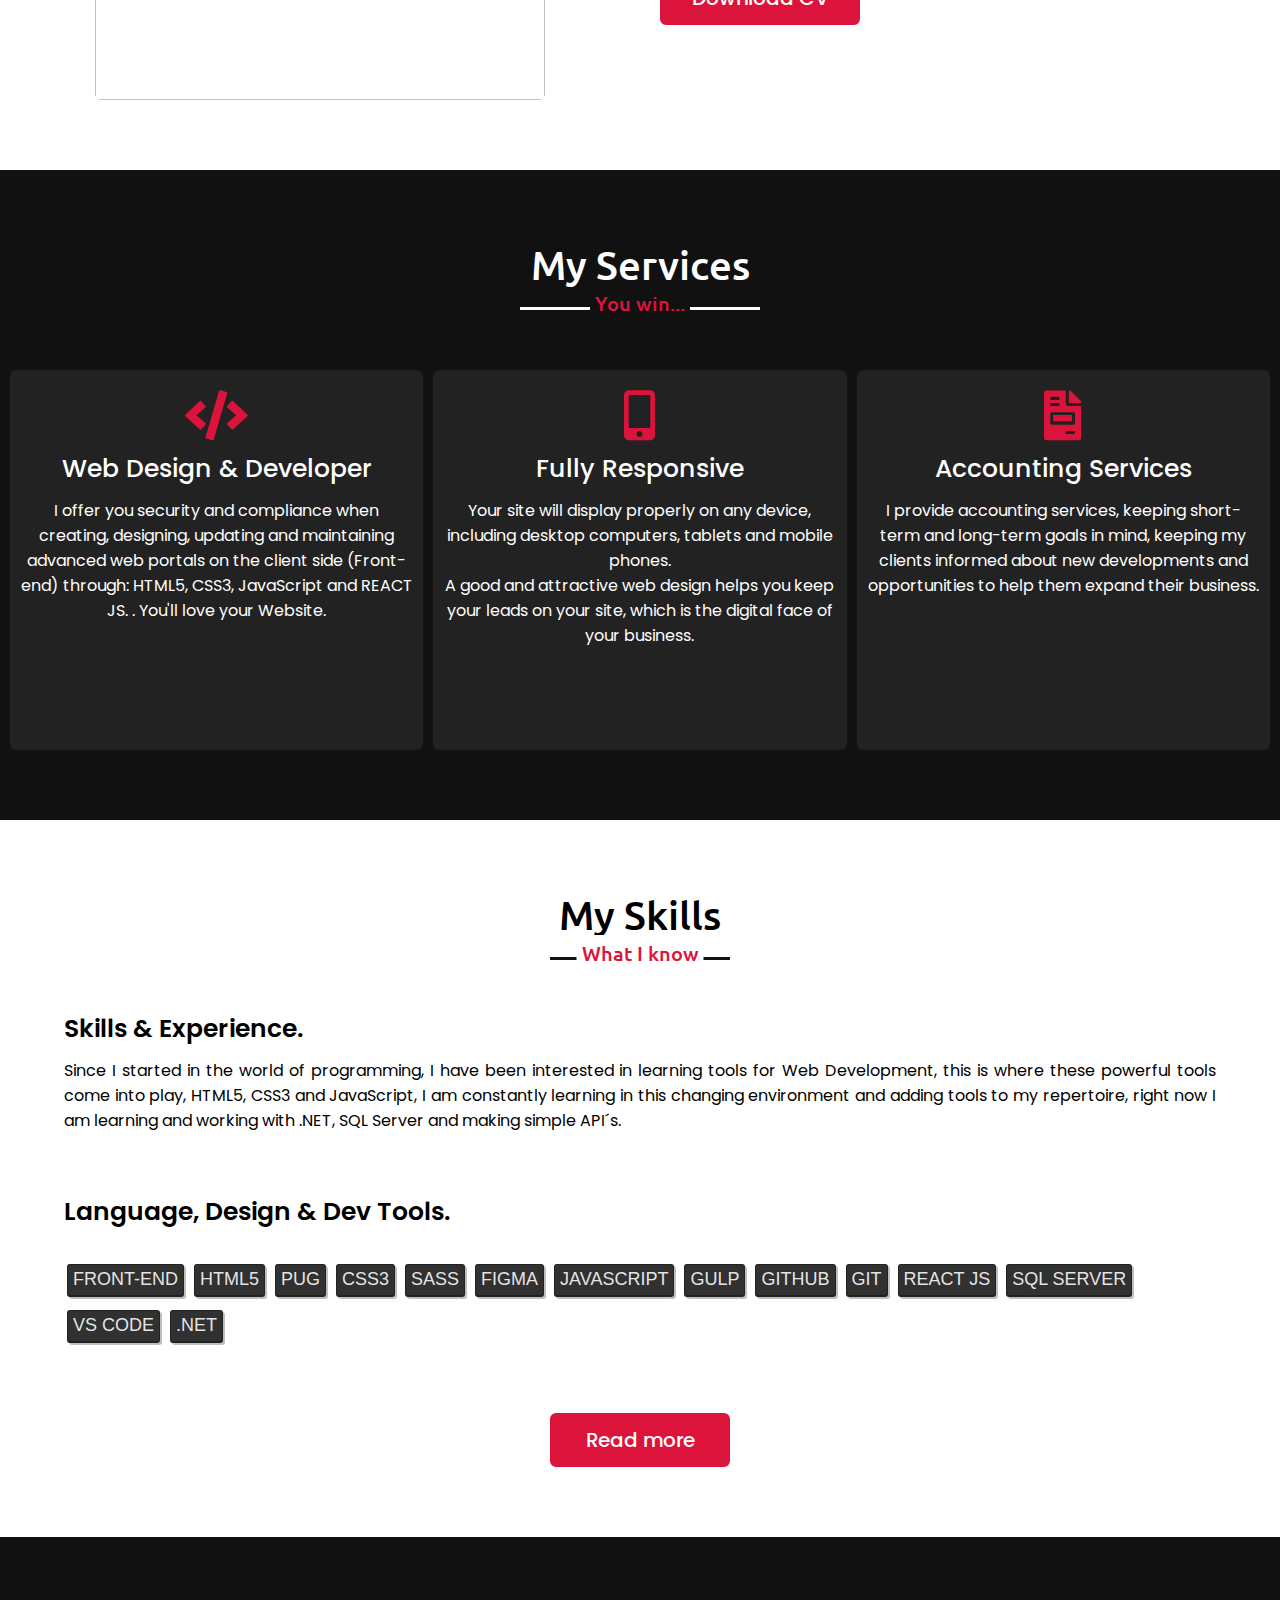
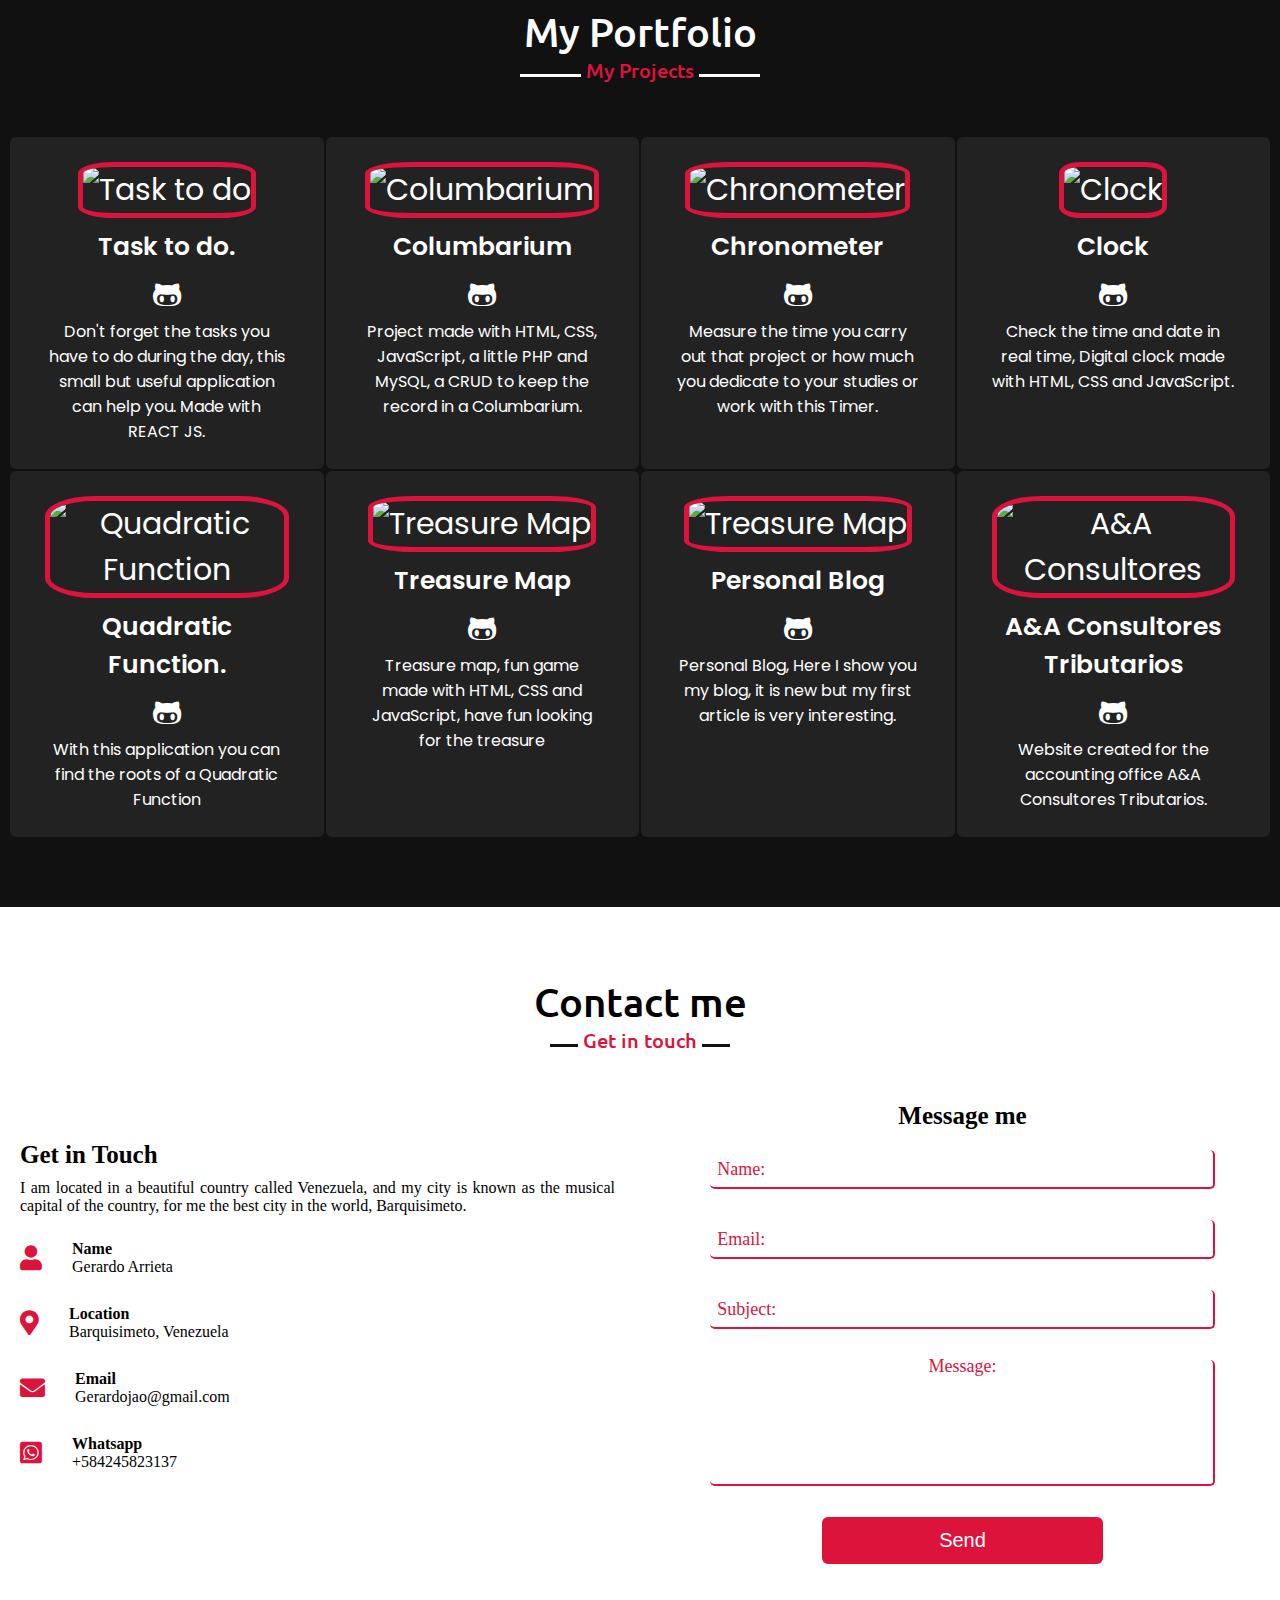
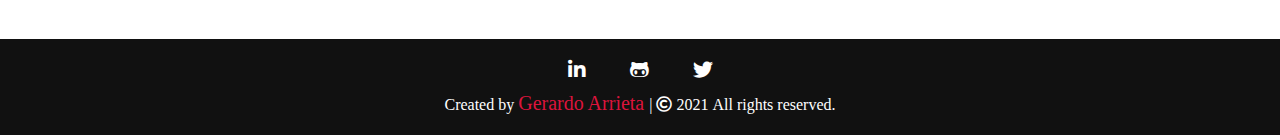
==== commit 7c41c297: "applebite new site" ====
--- a/indexW-min.html
+++ b/indexW-min.html
@@ -54,7 +54,7 @@
 				<article class="about__content about__content--1">
 					<img src="./assets/javi.jpeg" alt="">
 				</article>
-				<article class="about__content about__content--2"><div>I am Gerardo and I am <br><span class="typed2"></span></div><br><p>I am a husband, father and son who decided to <!-- be a professional in the area of ​​Accounting, right now I have more than ten (10) years of experience, however I decided to --> start in the world of programming <!-- at the age of 43 --> to expand my work environment, I prepare myself in Web Development, the tools with which I work These are HTML, CSS, JavaScript, Git, Figma and Gulp, currently studying REACT JS.</p><br><p>Always in constant learning, acquiring new skills based on current and future demands and technological trends in the field of web design and development in general.</p><br><p>Passionate about the work I do, offering in each project total attention, dedication, personalization and quality to the client.</p><a href="./assets/CV Gerardo Arrieta.pdf" download="Gerardo Arrieta CV" target="_blank" rel="noopener noreferrer">Download CV</a></article>
+				<article class="about__content about__content--2"><div>I am Gerardo and I am <br><span class="typed2"></span></div><br><p>I am a husband, father and son who decided to <!-- be a professional in the area of ​​Accounting, right now I have more than ten (10) years of experience, however I decided to --> start in the world of programming <!-- at the age of 43 --> to expand my work environment, I prepare myself in Web Development, the tools with which I work These are HTML, CSS, JavaScript, Git, Figma and Gulp, REACT JS,  currently working y learning .NET , SQL Server.</p><br><p>Always in constant learning, acquiring new skills based on current and future demands and technological trends in the field of web design and development in general.</p><br><p>Passionate about the work I do, offering in each project total attention, dedication, personalization and quality to the client.</p><a href="./assets/CV Gerardo Arrieta.pdf" download="Gerardo Arrieta CV" target="_blank" rel="noopener noreferrer">Download CV</a></article>
 				
 			</div>
 		</div>
@@ -68,7 +68,7 @@
 					<div class="box">
 						<i class="fas fa-code"></i><br>
 						<div class="text">Web Design & Developer</div>
-						<p> I offer you security and compliance when creating, designing, updating and maintaining advanced web portals on the client side (Front-end) through: HTML5, CSS3 y JavaScript. You'll love your Website.</p>
+						<p> I offer you security and compliance when creating, designing, updating and maintaining advanced web portals on the client side (Front-end) through: HTML5, CSS3, JavaScript and REACT JS. . You'll love your Website.</p>
 					</div>
 					
 				</div>
@@ -99,7 +99,7 @@
 			<div class="skills__content">
 				<div class="skills__content--creative">
 					<div class="text">Skills & Experience.</div>
-					<p>Since I started in the world of programming, I have been interested in learning tools for Web Development, this is where these powerful tools come into play, HTML5, CSS3 and JavaScript, I am constantly learning in this changing environment and adding tools to my repertoire, right now I am focused on learning REACT JS.
+					<p>Since I started in the world of programming, I have been interested in learning tools for Web Development, this is where these powerful tools come into play, HTML5, CSS3 and JavaScript, I am constantly learning in this changing environment and adding tools to my repertoire, right now I am learning and working with .NET, SQL Server and making simple API´s.
 					</p>
 					
 				</div>
@@ -119,8 +119,10 @@
 								<li class=""><span>GITHUB</span></li>
 								<li  class=""><span>GIT</span></li>
 								<li  class=""><span>REACT JS</span></li>
-								<li  class=""><span>MYSQL</span></li>
+								<li  class=""><span>SQL SERVER</span></li>
 								<li  class=""><span>VS CODE</span></li>
+								<li  class=""><span>.NET</span></li>
+								
 						</ul>
 					</div>
 				
@@ -135,6 +137,15 @@
 		<div class="portfolio__container">
 			<h2 class="portfolio__title">My Portfolio</h2>
 			<div class="portfolio__container--carousel ">
+				<div class="card ">
+					<div class="box">
+						
+					<a href="https://gerardojao.github.io/tasktodo-react/" target="_blank" rel="noopener noreferrer">	<img src="./assets/Task to do.png" alt="Task to do"></a>
+						<div class="text">Task to do.</div>
+						<a title="GitHub" href="https://gerardojao.github.io/tasktodo-react/" target="_blank"><i class="fab fa-github-alt" aria-hidden="true"></i></a>
+						<p>Don't forget the tasks you have to do during the day, this small but useful application can help you. Made with REACT JS. </p>
+					</div>
+				</div>
 				<div class="card ">
 					<div class="box">
 					
@@ -169,15 +180,7 @@
 						<p>With this application you can find the roots of a Quadratic Function </p>
 					</div>
 				</div>
-				<div class="card ">
-					<div class="box">
-						
-					<a href="https://gerardojao.github.io/TaskList/" target="_blank" rel="noopener noreferrer">	<img src="./assets/Task to do.png" alt="Task to do"></a>
-						<div class="text">Task to do.</div>
-						<a title="GitHub" href="https://github.com/gerardojao/TaskList" target="_blank"><i class="fab fa-github-alt" aria-hidden="true"></i></a>
-						<p>Don't forget the tasks you have to do during the day, this small but useful application can help you </p>
-					</div>
-				</div>
+				
 				<div class="card ">
 					<div class="box">
 					<a href="	https://gerardojao.github.io/Treasure-Map/" target="_blank" rel="noopener noreferrer"><img src="./assets/treasure Map.png" alt="Treasure Map"></a>	
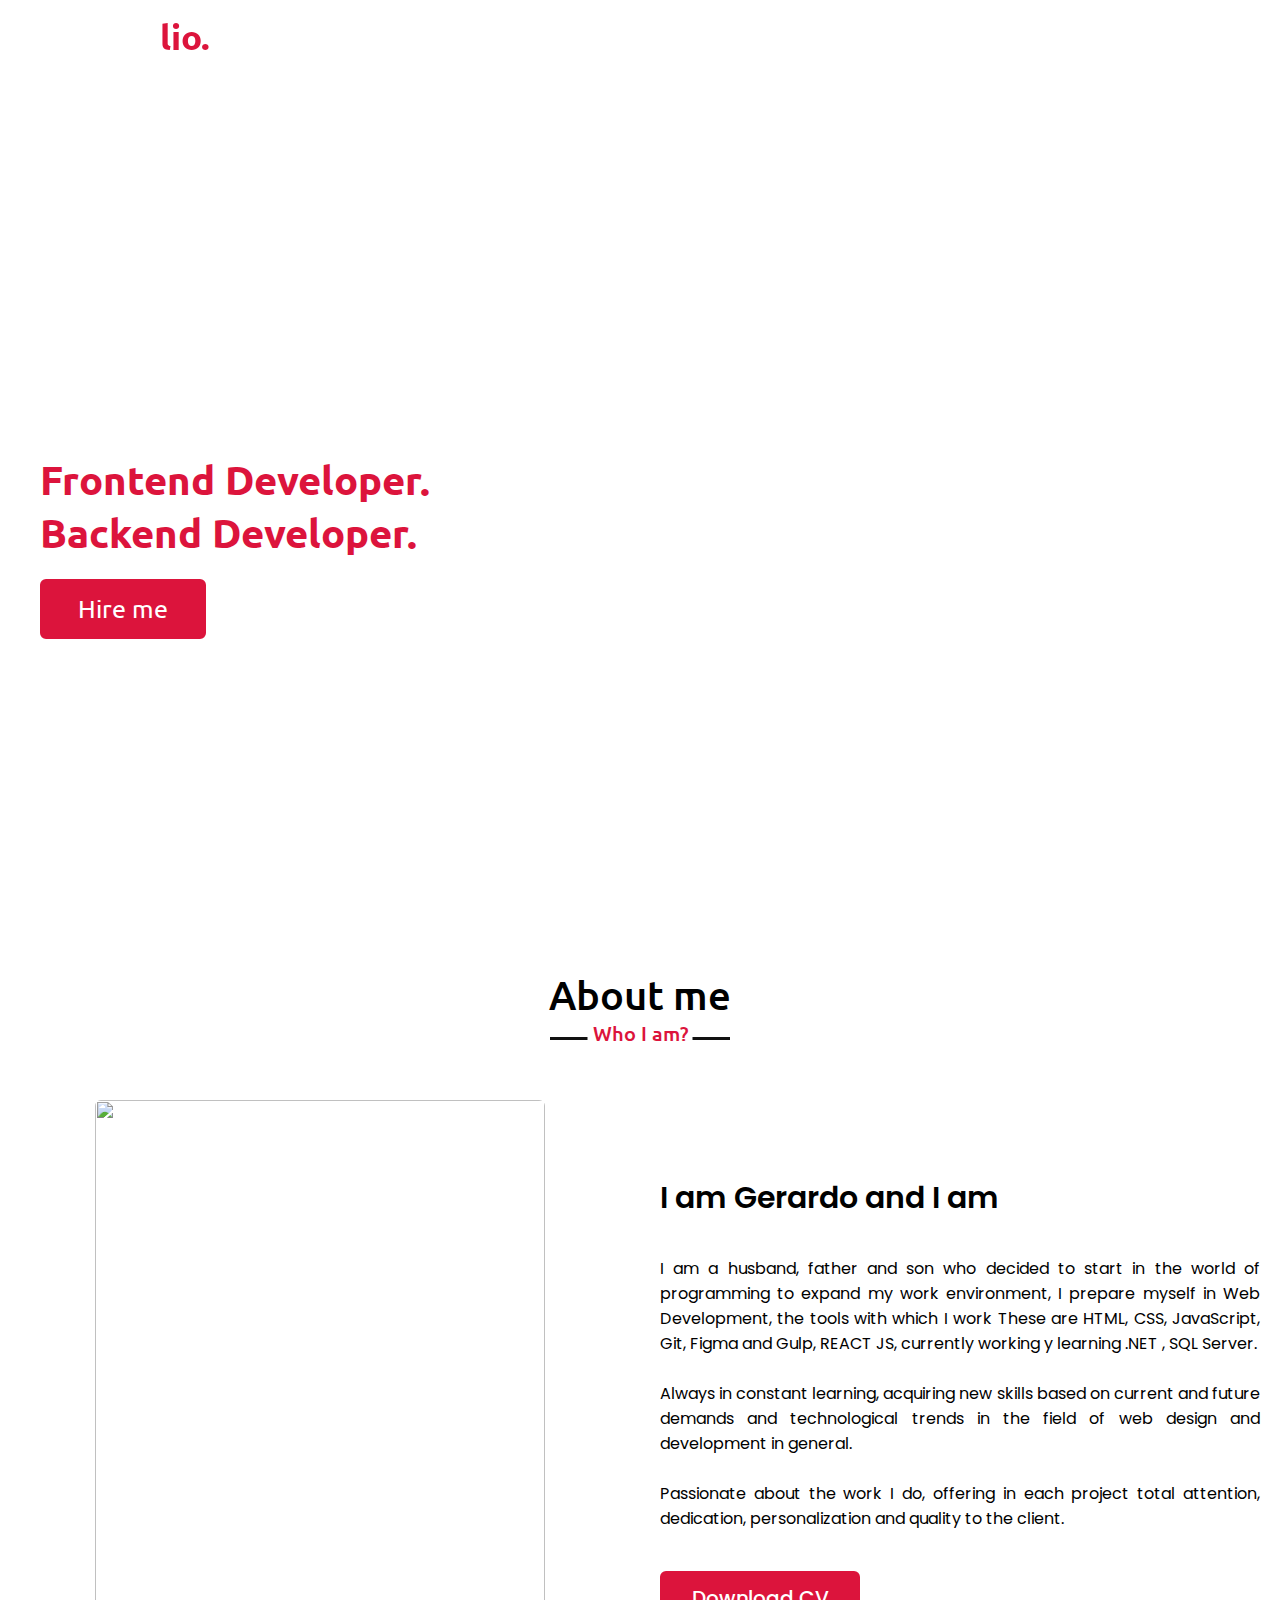
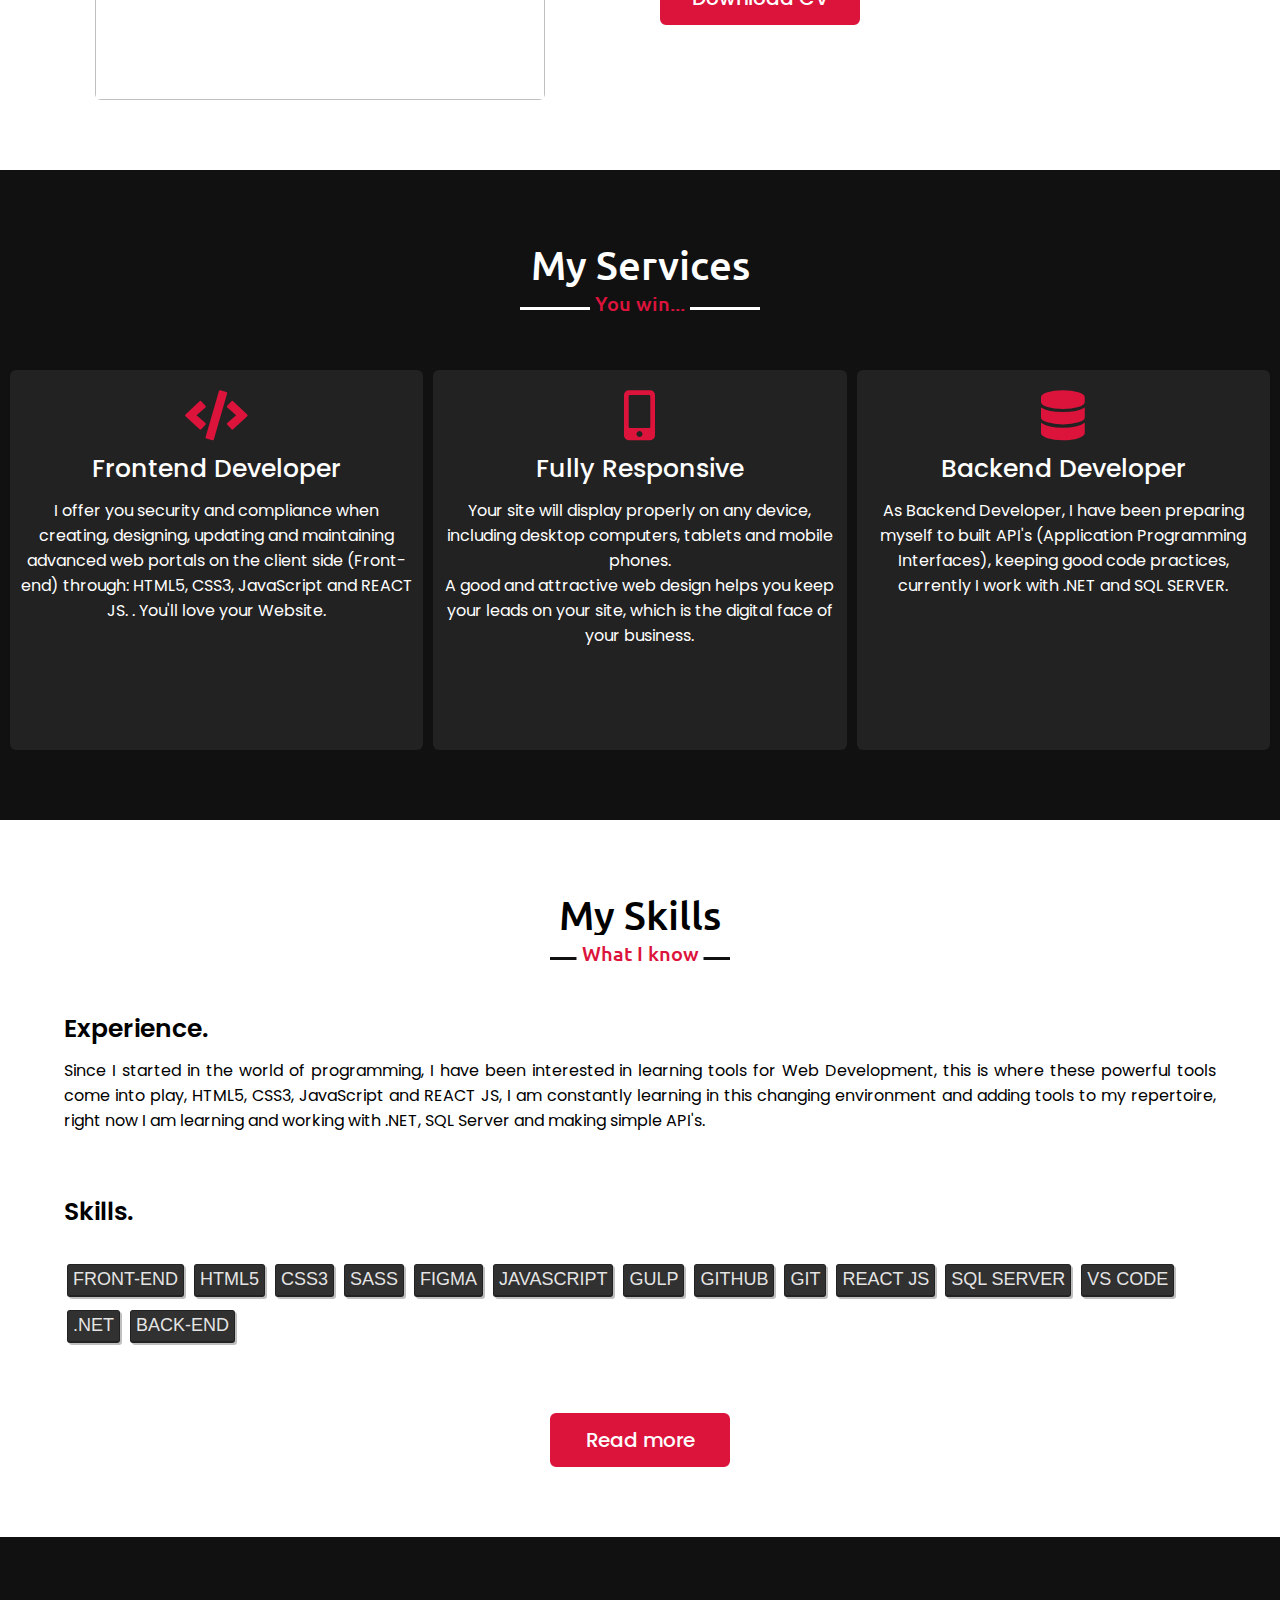
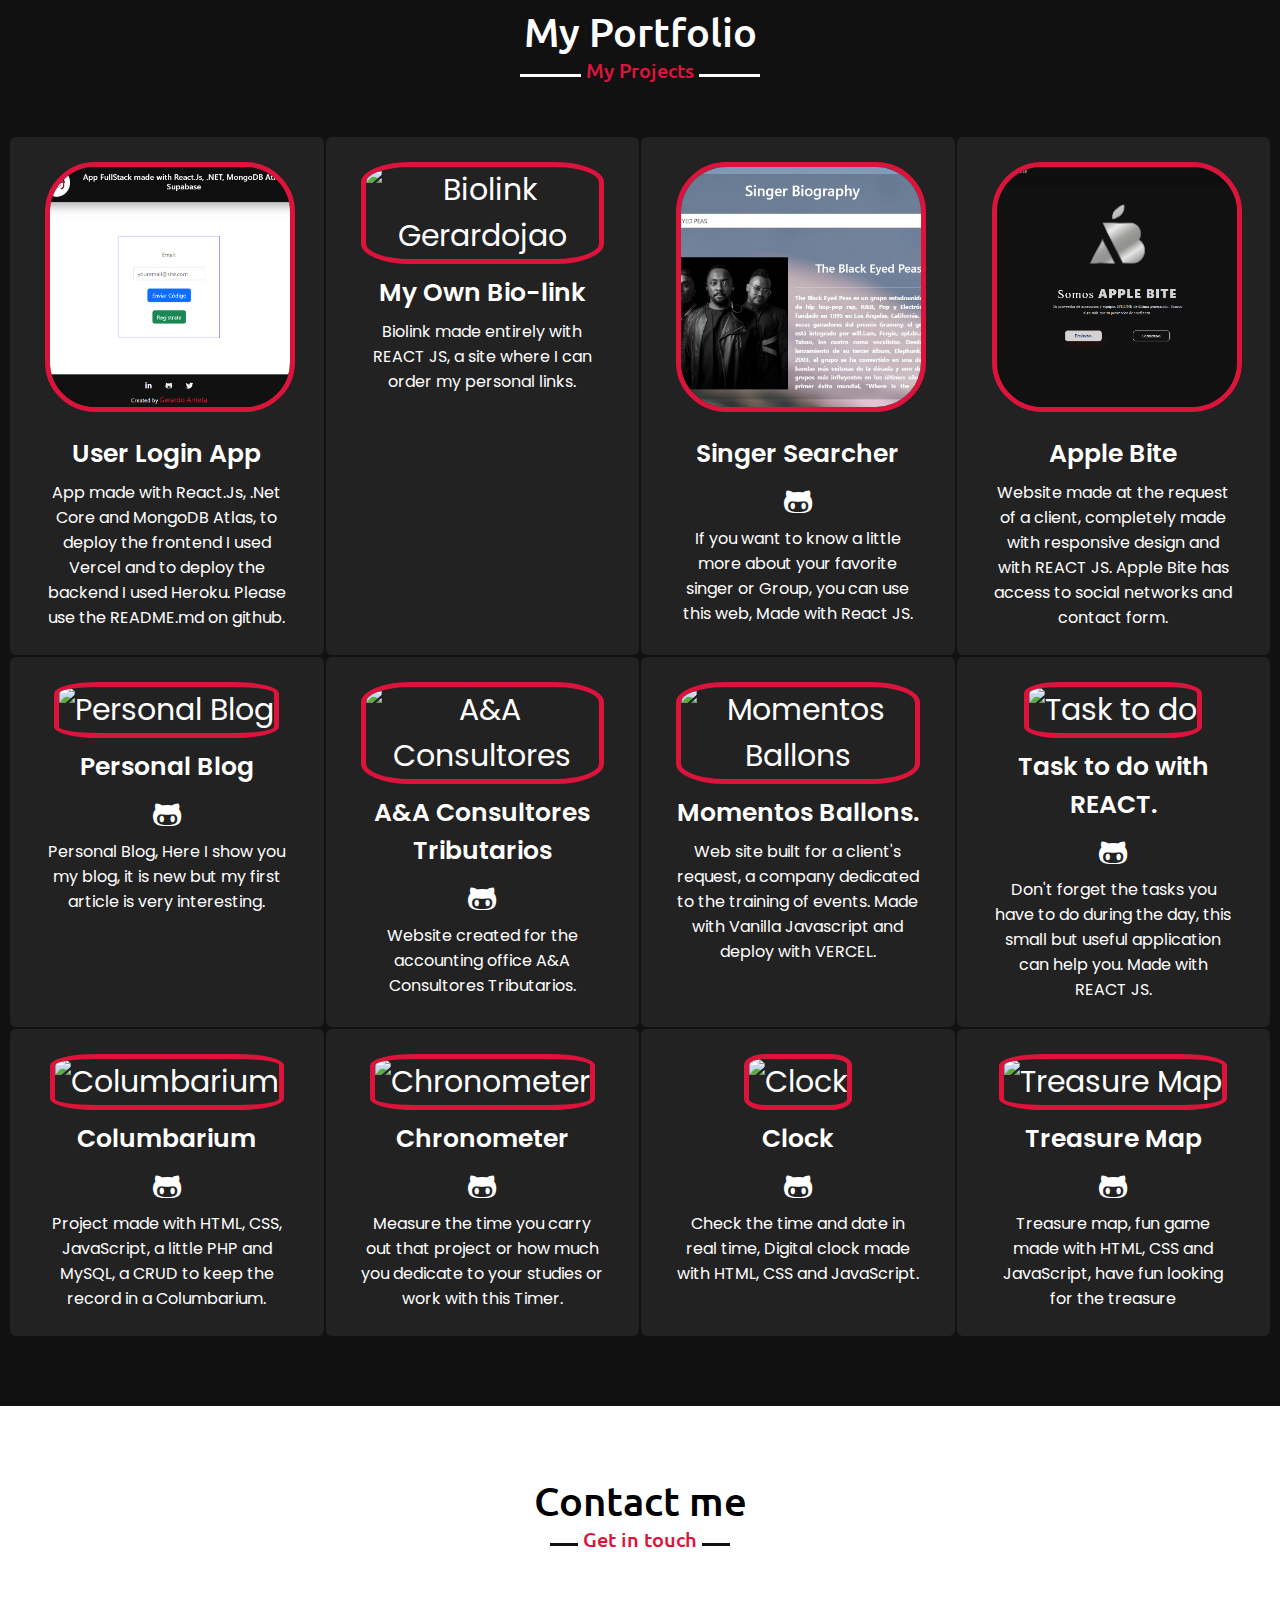
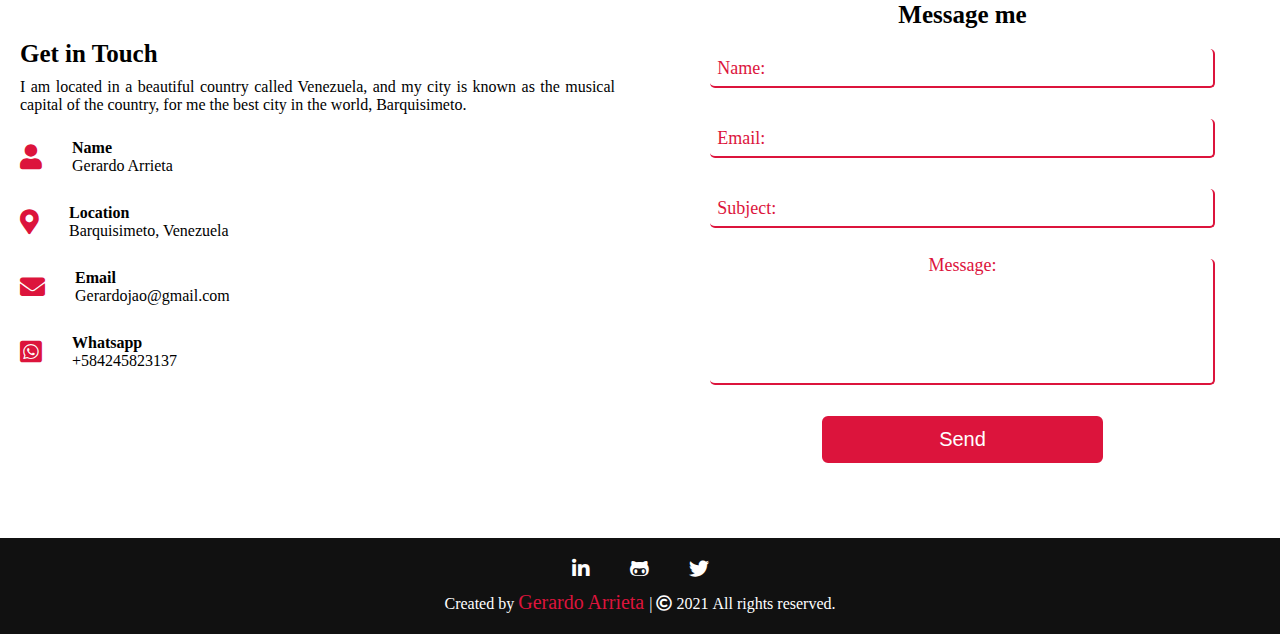
==== commit a662570e: "add app userlogin" ====
--- a/indexW-min.html
+++ b/indexW-min.html
@@ -1,317 +1,330 @@
 <!DOCTYPE html>
 <html lang="en">
+
 <head>
-	<meta charset="UTF-8">
-	<meta http-equiv="X-UA-Compatible" content="IE=edge">
-	<meta name="viewport" content="width=device-width, initial-scale=1.0">
-	<title>Gerardo Arrieta</title>
-	<link rel="stylesheet" href="portafolio.css" type="text/css" >
-	<!--  -->
-	<link rel="stylesheet" href="https://cdnjs.cloudflare.com/ajax/libs/font-awesome/5.15.3/css/all.min.css" referrerpolicy="no-referrer" />
+    <meta charset="UTF-8">
+    <meta http-equiv="X-UA-Compatible" content="IE=edge">
+    <meta name="viewport" content="width=device-width, initial-scale=1.0">
+    <title>Gerardo Arrieta</title>
+    <link rel="stylesheet" href="styles-min.css" type="text/css">
+    <link rel="stylesheet" href="https://cdnjs.cloudflare.com/ajax/libs/font-awesome/5.15.3/css/all.min.css"
+        referrerpolicy="no-referrer" />
 </head>
+
 <body>
-	<nav class="navbar">
-		<div class="navbar__container">
-			<div class="navbar__logo"><a href="#" class="navbar__logo--a">Portfo<span id="spanLogo" class="navbar__logo--span">lio.</span></a></div>
-			<ul class="menu m">
-				<li class="navbar__link"><a class="navbar__link--a a" href="#home">Home</a></li>
-				<li class="navbar__link"><a class="navbar__link--a a" href="#about">About</a></li>
-				<li class="navbar__link"><a class="navbar__link--a a" href="#service">Services</a></li>
-				<li class="navbar__link"><a class="navbar__link--a a" href="#skills">Skills</a></li>
-				<li class="navbar__link"><a class="navbar__link--a a" href="#portfolio">Portfolio</a></li>
-				<li class="navbar__link"><a class="navbar__link--a a" href="#contact">Contact</a></li>
-			</ul>
-			
-			
-			 <button id="panel-btn" class="panel-btn hamburger hamburger--vortex" type="button">
-    			<span class="hamburger-box">
-    				<span class="hamburger-inner"></span>
-    			</span>
-    		</button> 
-		</div> 
+    <nav class="navbar">
+        <div class="navbar__container">
+            <div class="navbar__logo"><a href="#" class="navbar__logo--a">Portfo<span id="spanLogo"
+                        class="navbar__logo--span">lio.</span></a></div>
+            <ul class="menu m">
+                <li class="navbar__link"><a class="navbar__link--a a" href="#home">Home</a></li>
+                <li class="navbar__link"><a class="navbar__link--a a" href="#about">About</a></li>
+                <li class="navbar__link"><a class="navbar__link--a a" href="#service">Services</a></li>
+                <li class="navbar__link"><a class="navbar__link--a a" href="#skills">Skills</a></li>
+                <li class="navbar__link"><a class="navbar__link--a a" href="#portfolio">Portfolio</a></li>
+                <li class="navbar__link"><a class="navbar__link--a a" href="#contact">Contact</a></li>
+            </ul> <button id="panel-btn" class="panel-btn hamburger hamburger--vortex" type="button"> <span
+                    class="hamburger-box"> <span class="hamburger-inner"></span> </span> </button>
+        </div>
+    </nav>
+    <section class="home" id="home">
+        <div class="home__container">
+            <div class="home__content">
+                <div class="home__content home__content--1">Hello, my name is</div>
+                <div class="home__content home__content--2">Gerardo Arrieta</div>
+                <div class="home__content home__content--3">And I am <span class="home__content--span typed"></span>
+                </div>
+                <div class="n-hide" id="strings">
+                    <p class="home__content--span">Frontend Developer.</p>
+                    <p class="home__content--span">Backend Developer.</p>
+                </div>
+                <a href="#contact" class="home__content home__content--link">Hire me</a>
+            </div>
+        </div>
+    </section>
+    <section class="about" id="about">
+        <div class="about__container">
+            <h2 class="about__title">About me</h2>
+            <div class="about__content">
+                <article class="about__content about__content--1"><img src="./assets/me.png" alt=""></article>
+                <article class="about__content about__content--2">
+                    <div>I am Gerardo and I am <br><span class="typed2"></span></div><br>
+                    <p>I am a husband, father and son who decided to start in the world of programming to expand my work
+                        environment, I prepare myself in Web Development, the tools with which I work These are HTML,
+                        CSS, JavaScript, Git, Figma and Gulp, REACT JS, currently working y learning .NET , SQL Server.
+                    </p><br>
+                    <p>Always in constant learning, acquiring new skills based on current and future demands and
+                        technological trends in the field of web design and development in general.</p><br>
+                    <p>Passionate about the work I do, offering in each project total attention, dedication,
+                        personalization and quality to the client.</p><a href="./assets/CV.pdf"
+                        download="Gerardo Arrieta CV" target="_blank" rel="noopener noreferrer">Download CV</a>
+                </article>
+            </div>
+        </div>
+    </section>
+    <section class="service" id="service">
+        <div class="service__container">
+            <h2 class="service__title">My Services</h2>
+            <div class="service__content">
+                <div class="service__content--card">
+                    <div class="box"><i class="fas fa-code"></i><br>
+                        <div class="text">Frontend Developer</div>
+                        <p> I offer you security and compliance when creating, designing, updating and maintaining
+                            advanced web portals on the client side (Front-end) through: HTML5, CSS3, JavaScript and
+                            REACT JS. . You'll love your Website.</p>
+                    </div>
+                </div>
+                <div class="service__content--card">
+                    <div class="box"><i class="fas fa-mobile-alt" aria-hidden="true"></i><br>
+                        <div class="text">Fully Responsive</div>
+                        <p>Your site will display properly on any device, including desktop computers, tablets and
+                            mobile phones.</p>
+                        <p>A good and attractive web design helps you keep your leads on your site, which is the digital
+                            face of your business.</p>
+                    </div>
+                </div>
+                <div class="service__content--card">
+                    <div class="box"><i class="fas fa-database"></i><br>
+                        <div class="text">Backend Developer</div>
+                        <p>As Backend Developer, I have been preparing myself to built API's (Application Programming Interfaces), keeping good code practices, currently I work with .NET and SQL SERVER.</p>
+                    </div>
+                </div>
+            </div>
+        </div>
+    </section>
+    <section class="skills" id="skills">
+        <div class="skills__container">
+            <h2 class="skills__title">My Skills</h2>
+            <div class="skills__content">
+                <div class="skills__content--creative">
+                    <div class="text">Experience.</div>
+                    <p> Since I started in the world of programming, I have been interested in learning tools for Web
+                        Development, this is where these powerful tools come into play, HTML5, CSS3, JavaScript and
+                        REACT JS, I am constantly learning in this changing environment and adding tools to my
+                        repertoire, right now I am learning and working with .NET, SQL Server and making simple API's.
+                    </p>
+                </div>
+                <div class="skills__content--bars">
+                    <div class="skills__content--creative"></div>
+                    <div class="text">Skills.</div>
+                    <div class="filters">
+                        <ul>
+                            <li class=""><span>FRONT-END</span></li>
+                            <li class=""><span>HTML5</span></li>
+                            <li class="active"><span>CSS3</span></li>
+                            <li class=""><span>SASS</span></li>
+                            <li class=""><span>FIGMA</span></li>
+                            <li class=""><span>JAVASCRIPT</span></li>
+                            <li class=""><span>GULP</span></li>
+                            <li class=""><span>GITHUB</span></li>
+                            <li class=""><span>GIT</span></li>
+                            <li class=""><span>REACT JS</span></li>
+                            <li class=""><span>SQL SERVER</span></li>
+                            <li class=""><span>VS CODE</span></li>
+                            <li class=""><span>.NET</span></li>
+                            <li class=""><span>BACK-END</span></li>
+                        </ul>
+                    </div>
+                </div><a href="https://github.com/gerardojao" target="_blank">Read more</a>
+            </div>
+        </div>
+    </section>
+    <section class="portfolio" id="portfolio">
+        <div class="portfolio__container">
+            <h2 class="portfolio__title">My Portfolio</h2>
+            <div class="portfolio__container--carousel ">
+                <div class="card ">
+                    <div class="box"><a href="https://userlogin.vercel.app/login" target="_blank" rel="noopener noreferrer"><img
+                                src="./assets/userloginapp.png" alt="User Login App"></a>
+                        <div class="text">User Login App</div>
+                        <p>App made with React.Js, .Net Core and MongoDB Atlas, to deploy the frontend I used Vercel and to deploy the backend I used Heroku. Please use the README.md on github. </p>
+                    </div>
+                </div>
+                <div class="card ">
+                    <div class="box"><a href="https://bit.ly/3MsRdD9" target="_blank" rel="noopener noreferrer"><img
+                                src="./assets/biolink.png" alt="Biolink Gerardojao"></a>
+                        <div class="text">My Own Bio-link</div>
+                        <p>Biolink made entirely with REACT JS, a site where I can order my personal links. </p>
+                    </div>
+                </div>
+                <div class="card ">
+                    <div class="box"><a href="https://singer-biography.netlify.app/" target="_blank" rel="noopener noreferrer"><img
+                                src="./assets/SINGERBIOGRAPHY.jpg" alt="Singer Searcher"></a>
+                        <div class="text">Singer Searcher</div><a title="GitHub"
+                        href="https://github.com/gerardojao/singerbiography" target="_blank"><i class="fab fa-github-alt"
+                            aria-hidden="true"></i></a>
+                        <p>If you want to know a little more about your favorite singer or Group, you can use this web, Made with React JS. </p>
+                    </div>
+                </div>
+                <div class="card ">
+                    <div class="box"><a href="https://bit.ly/3rsDqEd" target="_blank" rel="noopener noreferrer"><img
+                                src="./assets/applebite.png" alt="Apple Bite"></a>
+                        <div class="text">Apple Bite</div>
+                        <p>Website made at the request of a client, completely made with responsive design and with
+                            REACT JS. Apple Bite has access to social networks and contact form. </p>
+                    </div>
+                </div>
+                <div class="card ">
+                    <div class="box"><a href="https://gerardojao.github.io/My-Blog" target="_blank"
+                            rel="noopener noreferrer"><img src="./assets/img-blog.jpg" alt="Personal Blog"></a>
+                        <div class="text">Personal Blog</div><a title="GitHub"
+                            href="https://github.com/gerardojao/My-Blog" target="_blank"><i class="fab fa-github-alt"
+                                aria-hidden="true"></i></a>
+                        <p>Personal Blog, Here I show you my blog, it is new but my first article is very interesting.
+                        </p>
+                    </div>
+                </div>
+                <div class="card ">
+                    <div class="box"><a href="https://aaconsultores.github.io/website" target="_blank"
+                            rel="noopener noreferrer"><img src="./assets/portada website.png" alt="A&A Consultores"></a>
+                        <div class="text">A&A Consultores Tributarios</div><a title="GitHub"
+                            href="https://github.com/aaconsultores/website" target="_blank"><i class="fab fa-github-alt"
+                                aria-hidden="true"></i></a>
+                        <p>Website created for the accounting office A&A Consultores Tributarios. </p>
+                    </div>
+                </div>
+                <div class="card ">
+                    <div class="box"><a href="https://ballonsmomentos.vercel.app/" target="_blank"
+                            rel="noopener noreferrer"><img src="./assets/MB.png"
+                                alt="Momentos Ballons"></a>
+                        <div class="text">Momentos Ballons.</div>
+                        <p>Web site built for a client's request, a company dedicated to the training of events. Made with Vanilla Javascript and deploy with VERCEL. </p>
+                    </div>
+                </div>
+                <div class="card ">
+                    <div class="box"><a href="https://gerardojao.github.io/tasktodo-react/" target="_blank"
+                            rel="noopener noreferrer"><img src="./assets/Task to do.png" alt="Task to do"></a>
+                        <div class="text">Task to do with REACT.</div><a title="GitHub"
+                            href="https://gerardojao.github.io/tasktodo-react/" target="_blank"><i
+                                class="fab fa-github-alt" aria-hidden="true"></i></a>
+                        <p>Don't forget the tasks you have to do during the day, this small but useful application can
+                            help you. Made with REACT JS. </p>
+                    </div>
+                </div>
+                <div class="card ">
+                    <div class="box"><a href="https://gerardojao.github.io/columbarium/" target="_blank"><img
+                                src="./assets/columbarium.png" alt="Columbarium"></a>
+                        <div class="text">Columbarium</div><a title="GitHub"
+                            href="https://github.com/gerardojao/columbarium" target="_blank"><i
+                                class="fab fa-github-alt" aria-hidden="true"></i></a>
+                        <p>Project made with HTML, CSS, JavaScript, a little PHP and MySQL, a CRUD to keep the record in
+                            a Columbarium. </p>
+                    </div>
+                </div>
+                <div class="card ">
+                    <div class="box"><a href="https://gerardojao.github.io/chronometer/" target="_blank"
+                            rel="noopener noreferrer"><img src="./assets/chronometer.png" alt="Chronometer"></a>
+                        <div class="text">Chronometer</div><a title="GitHub"
+                            href="https://github.com/gerardojao/chronometer" target="_blank"><i
+                                class="fab fa-github-alt" aria-hidden="true"></i></a>
+                        <p>Measure the time you carry out that project or how much you dedicate to your studies or work
+                            with this Timer. </p>
+                    </div>
+                </div>
+                <div class="card ">
+                    <div class="box"><a href="https://gerardojao.github.io/Clock/" target="_blank"
+                            rel="noopener noreferrer"><img src="./assets/Clock.png" alt="Clock"></a>
+                        <div class="text">Clock</div><a title="GitHub" href="https://github.com/gerardojao/Clock"
+                            target="_blank"><i class="fab fa-github-alt" aria-hidden="true"></i></a>
+                        <p>Check the time and date in real time, Digital clock made with HTML, CSS and JavaScript. </p>
+                    </div>
+                </div>
+                <!-- <div class="card ">
+                    <div class="box"><a href="https://gerardojao.github.io/QuadraticFunctionPage/" target="_blank"
+                            rel="noopener noreferrer"><img src="./assets/Quadratic Function.png"
+                                alt="Quadratic Function"></a>
+                        <div class="text">Quadratic Function.</div><a title="GitHub"
+                            href="https://github.com/gerardojao/Quadratic_Function" target="_blank"><i
+                                class="fab fa-github-alt" aria-hidden="true"></i></a>
+                        <p>With this application you can find the roots of a Quadratic Function </p>
+                    </div>
+                </div> -->
+                <div class="card ">
+                    <div class="box"><a href="https://gerardojao.github.io/tasktodo-react/" target="_blank"
+                            rel="noopener noreferrer"><img src="./assets/treasure Map.png" alt="Treasure Map"></a>
+                        <div class="text">Treasure Map</div><a title="GitHub"
+                            href="https://github.com/gerardojao/Treasure-Map" target="_blank"><i
+                                class="fab fa-github-alt" aria-hidden="true"></i></a>
+                        <p>Treasure map, fun game made with HTML, CSS and JavaScript, have fun looking for the treasure
+                        </p>
+                    </div>
+                </div>
+            </div>
+    </section>
+    <section class="contact" id="contact">
+        <div class="contact__container">
+            <div class="center">
+                <div class="content content__hide">
+                    <div class="header">
+                        <h2>Message sent successfully</h2>
+                    </div><label for="click" class="fas fa-check"></label>
+                    <p><span class="pattern bigFont">Gerardo</span> Thank you for contacting me, I will contact you as
+                        soon as possible.</p>
+                    <div class="line"></div><a class="close-btn">Close</a>
+                </div>
+            </div>
+            <h2 class="contact__title">Contact me</h2>
+            <div class="form__content">
+                <div class="form__content--1">
+                    <div class="text">Get in Touch</div>
+                    <p> I am located in a beautiful country called Venezuela, and my city is known as the musical
+                        capital of the country, for me the best city in the world, Barquisimeto. </p>
+                    <div class="icons">
+                        <div class="row"><i class="fas fa-user"></i>
+                            <div class="info">
+                                <div class="head">Name</div>
+                                <div class="sub-title">Gerardo Arrieta</div>
+                            </div>
+                        </div>
+                        <div class="row"><i class="fas fa-map-marker-alt"></i>
+                            <div class="info">
+                                <div class="head">Location</div>
+                                <div class="sub-title">Barquisimeto, Venezuela</div>
+                            </div>
+                        </div>
+                        <div class="row"><i class="fas fa-envelope"></i>
+                            <div class="info">
+                                <div class="head">Email</div>
+                                <div class="sub-title">Gerardojao@gmail.com</div>
+                            </div>
+                        </div>
+                        <div class="row"><a href="https://bit.ly/3z6SwRh"><i class="fab fa-whatsapp-square"></i></i></a>
+                            <div class="info">
+                                <div class="head">Whatsapp</div>
+                                <div class="sub-title">+584245823137</div>
+                            </div>
+                        </div>
+                    </div>
+                </div>
+                <form class="main main__form">
+                    <div class="text">Message me</div><input type="text" class="formulario__items" name="name" id="name"
+                        title="Accept space, special character and letters ex: Peter"
+                        pattern="^[\w'\-,.][^0-9_!¡?÷?¿/\\+=@#$%ˆ&*(){}|~<>;:[\]]{2,}$" required><label id="label"
+                        class="form-label" for="name">Name:</label><input id="email" type="text"
+                        class="formulario__items" name="email"
+                        pattern="[a-zA-Z0-9_]+([.][a-zA-Z0-9_]+)*@[a-z0-9-]+(\.[a-z]{2,15})$"
+                        title="Email format correct: peter@gmail.com" required><label id="label" class="form-label"
+                        for="email">Email:</label><input id="subject" type="text" class="formulario__items"
+                        name="subject" required><label id="label" class="form-label"
+                        for="subject">Subject:</label><textarea id="mensaje" class="formulario__mensaje" cols="30"
+                        rows="5" name="comments" required></textarea><label id="textarea" class="mensaje"
+                        for="mensaje">Message:</label><button class="formulario__items form__button"
+                        value="Send">Send</button>
+                </form>
+            </div>
+        </div>
+    </section>
+    <footer class="footer">
+        <div class="rrss"><a title="LinkedIn" href="https://linkedin.com/in/gerardojao" target="_blank"><i
+                    class="fab fa-linkedin-in" aria-hidden="true"></i></a><a title="GitHub"
+                href="https://github.com/gerardojao" target="_blank"><i class="fab fa-github-alt"
+                    aria-hidden="true"></i></a><a title="Twitter" href="https://twitter.com/gerardojao"
+                target="_blank"><i class="fab fa-twitter" aria-hidden="true"></i></i></a></div>
+        <div class="copyright">Created by <span class="name"> Gerardo Arrieta </span>| <span class="far fa-copyright">
+                2021 All rights reserved.</span></div>
+    </footer><button class="scroll-top-btn hidden">&#11014;</button>
+    <script src="https://cdn.jsdelivr.net/npm/typed.js@2.0.12"></script>
+    <script src="script.js"></script>
+</body>
 
-	</nav>
-	<!-- home section -->
-	<section class="home" id="home">
-		<div class="home__container">
-			<div class="home__content">
-				<div class="home__content home__content--1">Hello, my name is</div>
-				<div class="home__content home__content--2">Gerardo Arrieta</div>
-				<div class="home__content home__content--3">And I am <span class="home__content--span typed" ></span></div>
-				<div class="n-hide" id="strings">
-					<p class="home__content--span">Frontend Developer.</p>
-					<!-- <p class="home__content--span">Accountant Public.</p> -->
-				</div>
-				<a href="#contact" class="home__content home__content--link">Hire me</a>
-			</div>
-		</div>
-	</section>
-<!-- about section -->
-	<section class="about" id="about">
-		<div class="about__container">
-			<h2 class="about__title">About me</h2>
-			<div class="about__content">
-				<article class="about__content about__content--1">
-					<img src="./assets/javi.jpeg" alt="">
-				</article>
-				<article class="about__content about__content--2"><div>I am Gerardo and I am <br><span class="typed2"></span></div><br><p>I am a husband, father and son who decided to <!-- be a professional in the area of ​​Accounting, right now I have more than ten (10) years of experience, however I decided to --> start in the world of programming <!-- at the age of 43 --> to expand my work environment, I prepare myself in Web Development, the tools with which I work These are HTML, CSS, JavaScript, Git, Figma and Gulp, REACT JS,  currently working y learning .NET , SQL Server.</p><br><p>Always in constant learning, acquiring new skills based on current and future demands and technological trends in the field of web design and development in general.</p><br><p>Passionate about the work I do, offering in each project total attention, dedication, personalization and quality to the client.</p><a href="./assets/CV Gerardo Arrieta.pdf" download="Gerardo Arrieta CV" target="_blank" rel="noopener noreferrer">Download CV</a></article>
-				
-			</div>
-		</div>
-	</section>
-	<!-- services -->
-	<section class="service" id="service">
-		<div class="service__container">
-			<h2 class="service__title">My Services</h2>
-			<div class="service__content">
-				<div class="service__content--card">
-					<div class="box">
-						<i class="fas fa-code"></i><br>
-						<div class="text">Web Design & Developer</div>
-						<p> I offer you security and compliance when creating, designing, updating and maintaining advanced web portals on the client side (Front-end) through: HTML5, CSS3, JavaScript and REACT JS. . You'll love your Website.</p>
-					</div>
-					
-				</div>
-				<div class="service__content--card">
-					<div class="box">
-						<i class="fas fa-mobile-alt" aria-hidden="true"></i><br>
-		
-						<div class="text">Fully Responsive</div>
-						<p>Your site will display properly on any device, including desktop computers, tablets and mobile phones.</p>
-						<p>A good and attractive web design helps you keep your leads on your site, which is the digital face of your business.</p>
-					</div>
-				</div>
-				<div class="service__content--card">
-					<div class="box">
-						<i class="fas fa-file-invoice"></i><br>
-						<div class="text">Accounting Services</div>
-						<p>
-							I provide accounting services, keeping short-term and long-term goals in mind, keeping my clients informed about new developments and opportunities to help them expand their business.</p>
-					</div>
-				</div>
-				
-			</div>
-		</div>
-	</section>
-	<section class="skills" id="skills">
-		<div class="skills__container">
-			<h2 class="skills__title">My Skills</h2>
-			<div class="skills__content">
-				<div class="skills__content--creative">
-					<div class="text">Skills & Experience.</div>
-					<p>Since I started in the world of programming, I have been interested in learning tools for Web Development, this is where these powerful tools come into play, HTML5, CSS3 and JavaScript, I am constantly learning in this changing environment and adding tools to my repertoire, right now I am learning and working with .NET, SQL Server and making simple API´s.
-					</p>
-					
-				</div>
-				<div class="skills__content--bars">
-					<div class="skills__content--creative"></div>
-					<div class="text">Language, Design & Dev Tools.</div>
-					<div class="filters">
-						<ul>
-								<li class=""><span>FRONT-END</span></li>
-								<li  class=""><span>HTML5</span></li>
-								<li  class=""><span>PUG</span></li>
-								<li  class="active"><span>CSS3</span></li>
-								<li  class=""><span>SASS</span></li>
-								<li  class=""><span>FIGMA</span></li>
-								<li class=""><span>JAVASCRIPT</span></li>
-								<li  class=""><span>GULP</span></li>
-								<li class=""><span>GITHUB</span></li>
-								<li  class=""><span>GIT</span></li>
-								<li  class=""><span>REACT JS</span></li>
-								<li  class=""><span>SQL SERVER</span></li>
-								<li  class=""><span>VS CODE</span></li>
-								<li  class=""><span>.NET</span></li>
-								
-						</ul>
-					</div>
-				
-				</div>
-				<a href="https://github.com/gerardojao" target="_blank">Read more</a>
-			</div>
-		</div>
-
-	</section>
-
-	<section class="portfolio" id="portfolio">
-		<div class="portfolio__container">
-			<h2 class="portfolio__title">My Portfolio</h2>
-			<div class="portfolio__container--carousel ">
-				<div class="card ">
-					<div class="box">
-						
-					<a href="https://gerardojao.github.io/tasktodo-react/" target="_blank" rel="noopener noreferrer">	<img src="./assets/Task to do.png" alt="Task to do"></a>
-						<div class="text">Task to do.</div>
-						<a title="GitHub" href="https://gerardojao.github.io/tasktodo-react/" target="_blank"><i class="fab fa-github-alt" aria-hidden="true"></i></a>
-						<p>Don't forget the tasks you have to do during the day, this small but useful application can help you. Made with REACT JS. </p>
-					</div>
-				</div>
-				<div class="card ">
-					<div class="box">
-					
-						<a href="https://gerardojao.github.io/columbarium/" target="_blank"><img src="./assets/columbarium.png" alt="Columbarium"></a>
-						<div class="text">Columbarium</div>
-						<a title="GitHub" href="https://github.com/gerardojao/columbarium" target="_blank"><i class="fab fa-github-alt" aria-hidden="true"></i></a>
-						<p>Project made with HTML, CSS, JavaScript, a little PHP and MySQL, a CRUD to keep the record in a Columbarium. </p>
-					</div>
-				</div>
-				<div class="card ">
-					<div class="box">
-					<a href="https://gerardojao.github.io/chronometer/" target="_blank" rel="noopener noreferrer">	<img src="./assets/chronometer.png" alt="Chronometer"></a>
-						<div class="text">Chronometer</div>
-						<a title="GitHub" href="https://github.com/gerardojao/chronometer" target="_blank"><i class="fab fa-github-alt" aria-hidden="true"></i></a>
-						<p>Measure the time you carry out that project or how much you dedicate to your studies or work with this Timer. </p>
-					</div>
-				</div>
-				<div class="card ">
-					<div class="box">
-
-					<a href="https://gerardojao.github.io/Clock/" target="_blank" rel="noopener noreferrer">	<img src="./assets/Clock.png" alt="Clock"></a>
-						<div class="text">Clock</div>
-						<a title="GitHub" href="https://github.com/gerardojao/Clock" target="_blank"><i class="fab fa-github-alt" aria-hidden="true"></i></a>
-						<p>Check the time and date in real time, Digital clock made with HTML, CSS and JavaScript. </p>
-					</div>
-				</div>
-				<div class="card ">
-					<div class="box">
-					<a href="https://gerardojao.github.io/QuadraticFunctionPage/" target="_blank" rel="noopener noreferrer"><img src="./assets/Quadratic Function.png" alt="Quadratic Function"></a>
-						<div class="text">Quadratic Function.</div>
-						<a title="GitHub" href="https://github.com/gerardojao/Quadratic_Function" target="_blank"><i class="fab fa-github-alt" aria-hidden="true"></i></a>
-						<p>With this application you can find the roots of a Quadratic Function </p>
-					</div>
-				</div>
-				
-				<div class="card ">
-					<div class="box">
-					<a href="	https://gerardojao.github.io/Treasure-Map/" target="_blank" rel="noopener noreferrer"><img src="./assets/treasure Map.png" alt="Treasure Map"></a>	
-						<div class="text">Treasure Map</div>
-						<a title="GitHub" href="https://github.com/gerardojao/Treasure-Map" target="_blank"><i class="fab fa-github-alt" aria-hidden="true"></i></a>
-						<p>Treasure map, fun game made with HTML, CSS and JavaScript, have fun looking for the treasure </p>
-					</div>
-				</div>
-				<div class="card ">
-					<div class="box">
-					<a href="	https://gerardojao.github.io/My-Blog" target="_blank" rel="noopener noreferrer"><img src="./assets/img-blog.jpg" alt="Treasure Map"></a>	
-						<div class="text">Personal Blog</div>
-						<a title="GitHub" href="https://github.com/gerardojao/My-Blog" target="_blank"><i class="fab fa-github-alt" aria-hidden="true"></i></a>
-						<p>Personal Blog, Here I show you my blog, it is new but my first article is very interesting. </p>
-					</div>
-					
-			</div>
-			<div class="card ">
-				<div class="box">
-				<a href="	https://aaconsultores.github.io/website" target="_blank" rel="noopener noreferrer"><img src="./assets/portada website.png" alt="A&A Consultores"></a>	
-					<div class="text">A&A Consultores Tributarios</div>
-					<a title="GitHub" href="https://github.com/aaconsultores/website" target="_blank"><i class="fab fa-github-alt" aria-hidden="true"></i></a>
-					<p>Website created for the accounting office A&A Consultores Tributarios. </p>
-				</div>
-				
-		</div>
-		</div>
-
-	</section>
-
-
-
-	<section class="contact" id="contact">
-		<div class="contact__container">
-			<div class="center">
-	
-				<div class="content content__hide">
-					<div class="header">
-						<h2>Message sent successfully</h2>
-					</div>
-					<label for="click" class="fas fa-check"></label>
-					<p><span  class="pattern bigFont">Gerardo</span> Thank you for contacting me, I will contact you as soon as possible.</p>
-					<div class="line"></div>
-					<a class="close-btn">Close</a>
-				</div>
-			</div>
-			<h2 class="contact__title">Contact me</h2>
-				<div class="form__content">
-					<div class="form__content--1">
-						<div class="text">Get in Touch</div>
-						<p> 
-							I am located in a beautiful country called Venezuela, and my city is known as the musical capital of the country, for me the best city in the world, Barquisimeto. </p>
-						<div class="icons">
-							<div class="row">
-								<i class="fas fa-user"></i>
-								<div class="info">
-									<div class="head">Name</div>
-									<div class="sub-title">Gerardo Arrieta</div>
-								</div>
-							</div>
-							<div class="row">
-								<i class="fas fa-map-marker-alt"></i>
-								<div class="info">
-									<div class="head">Location</div>
-									<div class="sub-title">Barquisimeto, Venezuela</div>
-								</div>
-							</div>
-							<div class="row">
-								<i class="fas fa-envelope"></i>
-								<div class="info">
-									<div class="head">Email</div>
-									<div class="sub-title">Gerardojao@gmail.com</div>
-									
-								</div>
-							</div>
-							<div class="row">
-							<a href="https://bit.ly/3z6SwRh"><i class="fab fa-whatsapp-square"></i></i></a>
-								<div class="info">
-									<div class="head">Whatsapp</div>
-									<div class="sub-title">+584245823137</div>
-									
-								</div>
-							</div>
-						</div>
-					</div>
-				
-					<form class="main main__form">
-						<div class="text">Message me</div>
-
-						
-						<input  type="text" class="formulario__items" name="name"
-						id="name" title="Accept space, special character and letters ex: Peter" pattern="^[\w'\-,.][^0-9_!¡?÷?¿/\\+=@#$%ˆ&*(){}|~<>;:[\]]{2,}$" required>
-						<label id="label" class="form-label" for="name" >Name:</label>
-						
-						<input id="email" type="text" class="formulario__items" name="email"  pattern="[a-zA-Z0-9_]+([.][a-zA-Z0-9_]+)*@[a-z0-9-]+(\.[a-z]{2,15})$" title="Email format correct: peter@gmail.com" required >
-						<label id="label" class="form-label" for="email">Email:</label>
-						
-						<input id="subject" type="text" class="formulario__items" name="subject"  required>
-						<label id="label" class="form-label" for="subject">Subject:</label>
-						
-						<textarea id="mensaje" class="formulario__mensaje" cols="30" rows="5" name="comments" required></textarea>
-						<label id="textarea" class="mensaje" for="mensaje">Message:</label>
-						<button class="formulario__items form__button" value="Send" >Send</button>
-					</form>
-				
-				</div>
-		</div>
-	</section>
-
-
-<footer class="footer">
-	<div class="rrss">
-		<a title="LinkedIn" href="https://linkedin.com/in/gerardo-arrieta-14576b53" target="_blank"><i class="fab fa-linkedin-in" aria-hidden="true"></i></a>
-		<a title="GitHub" href="https://github.com/gerardojao" target="_blank"><i class="fab fa-github-alt" aria-hidden="true"></i></a>
-		<a title="Twitter" href="https://twitter.com/gerardojao" target="_blank"><i class="fab fa-twitter" aria-hidden="true"></i></i></a>
-	</div>
-	<div class="copyright">
-	Created by <span class="name"> Gerardo Arrieta </span>| <span class="far fa-copyright"> 2021 All rights reserved.</span>
-</div>
-
-</footer>
-
-
-
-
-	
-
-
-	<button class="scroll-top-btn hidden">&#11014;</button>
-
-<script src="https://cdn.jsdelivr.net/npm/typed.js@2.0.12"></script>
-<script src="script.js"></script>
-</body>
 </html>--- a/styles-min.css
+++ b/styles-min.css
@@ -0,0 +1 @@
+ @import url('https://fonts.googleapis.com/css2?family=Poppins:wght@400;500;600;700&family=Ubuntu:wght@400;500;700&display=swap'); @import url("hamburgers.min.css");*{margin:0;padding:0;box-sizing: border-box;text-decoration: none;}body{font-size:16px;}:root{--main-color: crimson;--second-color:#222;--third-color:#fff;}html{scroll-behavior: smooth;}/* navbar style */.navbar{position: fixed;width: 100%;padding:15px 0;transition: all .3s ease;font-family: "Ubuntu",sans-serif;z-index:999;font-size:16px;}.sticky{padding:15px 0; background: var(--main-color);}.navbar__container{display:flex;align-items: center;justify-content: space-between;max-width: 1300px;padding: 0 50px;margin:auto;}.navbar__logo--a{font-size:35px;color:var(--third-color);font-weight: 600;}.navbar__logo--span{color: var(--main-color);}.navbar__logo--spanW{color:var(--third-color);}.navbar__link{list-style: none;display:inline-block;}.navbar__link--a{color:var(--third-color);font-size: 17px;font-weight: 500;margin-left: 20px;transition:color .3s ease;}.navbar__link--a:hover{color:var(--main-color);}.navbar__link--white{color:var(--third-color);font-size: 17px;font-weight: 500;margin-left: 20px;transition:color .3s ease;}/* hambur */.is-active{transform: translate(0,0);}#panel-btn{position: fixed; z-index: 999;top:2vh; right: 1vw; width: 3rem; height: 3rem; border-radius: 50%; padding: 0; display:flex; justify-content: center; align-items: center; background-color: var(--main-color);cursor:pointer;display:none;color:#fff;}/* home section */.home{display:flex;height: 100vh;background: url("./assets/darkbg.jpg") fixed no-repeat;background-size: cover;color:#fff;min-height: 500px;font-family: "Ubuntu",sans-serif;}.home__container{margin:auto 0 auto 40px;}.home__content--1{font-size: 27px;}.home__content--2{font-size: 75px;font-weight: 600;margin-left: -10px;}.home__content--3{font-size: 27px;margin:5px 0;}.home__content--span{color:crimson;font-weight: 700;font-size: 40px;}.home__content--3 .n-hide{opacity:0;visibility: hidden;}.home__content--link{display:inline-block;color:#fff;background-color: crimson;font-size: 25px;padding:12px 36px;margin-top:20px;border-radius: 6px;border:2px solid crimson;transition: all .3s ease;}.home__content--link:hover{color:#fff;background: none;}/* about section */ section{padding:70px 0;}.about{font-family:"Poppins",sans-serif;}.about__title{font-family:"Ubuntu",sans-serif;text-align:center;font-size: 40px;font-weight: 500;margin-bottom: 60px;padding-bottom: 20px;position: relative;}.about__title::before{content:"";position: absolute;bottom:0px;left:50%;width: 180px;height: 3px;background: #111;transform:translateX(-50%);}.about__title::after{content:"Who I am?";position: absolute;bottom:-12px;left:50%;color:crimson;background: #fff;transform:translateX(-50%);padding:5px;font-size: 20px;}.about__content--1 img{height: 534px; width: 400px; object-fit: cover;border-radius:6px;}.about__content{display:grid;align-items: center;justify-content: space-between;grid-template-columns: repeat(auto-fit, minmax(250px,1fr));/* tenia en minmax350,1fr */}.about__content--1{margin-left:auto;margin-right:auto;}.about__content--1 img{height: 507px;width: 380px;object-fit: cover; border-radius:6px; margin-left:auto; margin-right:auto;}.about__content--2{margin:20px 10px;}.about__content--2 div{font-size: 25px; font-weight:600; margin-bottom:10px;}.about__content--2 span{color:crimson;}.about__content--2 p{text-align: justify;}.about__content--2 a{display:inline-block;color:#fff;background-color: crimson;font-size: 20px;font-weight:500;padding:10px 20px;margin-top:40px;border-radius: 6px;border:2px solid crimson;transition: all .3s ease;width:200px;text-align:center;}.about__content--2 a:hover{color:crimson;background: none;}/* services section */.service{font-family:"Poppins",sans-serif;padding-left:10px;padding-right:10px;background: #111;color:#fff;}.service__title{font-family:"Ubuntu",sans-serif; text-align:center; font-size: 40px; font-weight: 500; margin-bottom: 60px; padding-bottom: 20px; position: relative;}.service__title::before{content:""; position: absolute; bottom:0px; left:50%; width: 240px; height: 3px; background: #fff; transform:translateX(-50%);}.service__title::after{content:"You win..."; position: absolute; bottom:-12px; left:50%; color:crimson; background: #111; transform:translateX(-50%); padding:5px; font-size: 20px;}.service__content{display:grid;align-items: center;justify-content: space-between;grid-template-columns: repeat(auto-fit, minmax(250px,1fr));gap:10px;}.service__content--card{background:#222; text-align:center; border-radius:6px; padding:20px 10px; min-height: 380px;}.service__content--card:hover{background:crimson;}.service__content--card i{color:crimson;font-size: 50px;padding-bottom:10px;transition: color .3s ease;}.service__content--card:hover i{color:#111;}.service__content--card .text{font-size: 25px;font-weight: 500;margin-bottom:10px 0 7px 0;padding-bottom:10px;}.service__content--card .box{transition: all .3s ease;}.service__content--card .box:hover{transform:scale(1.05);}/* skills */.skills{font-family:"Poppins",sans-serif;}.skills__title{font-family:"Ubuntu",sans-serif; text-align:center; font-size: 40px; font-weight: 500; margin-bottom: 30px; padding-bottom: 20px; position: relative;}.skills__title::before{content:""; position: absolute; bottom:0px; left:50%; width: 180px; height: 3px; background: #111; transform:translateX(-50%);}.skills__title::after{content:"What I know"; position: absolute; bottom:-12px; left:50%; color:crimson; background: #fff; transform:translateX(-50%); padding:5px; font-size: 20px;}.skills__content{display:flex;flex-direction: column;align-items: center;justify-content: center;}.skills__content--creative,.skills__content--bars{margin:20px;width: 90%;}.skills__content--creative .text{font-size: 25px;font-weight:600;margin-bottom:10px;}.skills__content--bars .text{font-size: 25px;font-weight:600;margin-bottom:30px;}.skills__content--creative p{text-align: justify;}.skills__content a{display:inline-block;color:#fff;background-color: crimson;font-size: 20px;font-weight:500;padding:10px 30px;margin-top:40px;border-radius: 6px;border:2px solid crimson;transition: all .3s ease;justify-content: center;align-items: center;width: 180px;height: auto;text-align: center;}.skills__content a:hover{color:crimson;background: none;}.skills__content--bars span{font-weight: 500;font-size: 18px;}.skills__content--bars .line{height: 5px;width: 100%;background: lightgray;position: absolute;top:30px;}.skills__content--bars .line::before{content:"";position: absolute;left:0;width: 80%;height: 100%;background: crimson;} .filters li{display: inline-block;padding: 8px 5px;background-color: #313131;color: #f1f1f1f1;border-width: 1px 1px 2px 1px;border-style: solid;border-color: #222;border-radius: 3px;text-transform: uppercase;font-family: MontSerrat,Tahoma,Arial,sans-serif;font-weight: 700;font-size: .75em;line-height: 1em;box-shadow: 2px 2px 0 rgba(0,0,0,.25);margin: 3px;opacity: 1;position: relative;overflow: hidden;}.filters li:hover{background-color: crimson;}/* portfolio/portfolio */ .portfolio{font-family:"Poppins",sans-serif;padding-left:10px;padding-right:10px;background: #111;color:#fff;}.portfolio__title{font-family:"Ubuntu",sans-serif; text-align:center; font-size: 40px; font-weight: 500; margin-bottom: 60px; padding-bottom: 20px; position: relative;}.portfolio__title::before{content:""; position: absolute; bottom:0px; left:50%; width: 240px; height: 3px; background: #fff; transform:translateX(-50%);}.portfolio__title::after{content:"My Projects"; position: absolute; bottom:-12px; left:50%; color:crimson; background: #111; transform:translateX(-50%); padding:5px; font-size: 20px;}.portfolio__container--carousel{display:grid;grid-template-columns: repeat(auto-fill, minmax(300px,1fr));gap:2px;}.portfolio__container--carousel .card{background: #222;border-radius: 6px;padding:25px 35px;text-align: center;transition:all .3s ease;}.portfolio__container--carousel .card:hover{background: crimson;}.portfolio__container--carousel .card:hover .box{transform: scale(1.05);}.portfolio__container--carousel .card .text{font-size: 25px; font-weight: 600; margin: 10px 0 7px 0;}.portfolio__container--carousel .card img{height: 250px;width: 250px;object-fit: cover;border-radius: 20%;border: 5px solid crimson;transition:all .3s ease;cursor:pointer;}.portfolio__container--carousel .card:hover img{border: 5px solid #fff;cursor:pointer;}.portfolio__container--carousel .card a{color:#fff;font-size:30px;cursor:pointer;}/* contact me section */ .contact__title{font-family:"Ubuntu",sans-serif;text-align:center;font-size: 40px;font-weight: 500;margin-bottom: 30px;padding-bottom: 20px;position: relative;}.contact__title::before{content:"";position: absolute;bottom:0px;left:50%;width: 180px;height: 3px;background: #111;transform:translateX(-50%);}.contact__title::after{content:"Get in touch";position: absolute;bottom:-12px;left:50%;color:crimson;background: #fff;transform:translateX(-50%);padding:5px;font-size: 20px;}.contact__container{position: relative;}.form__content{display:grid;align-items: center;justify-content: space-between;grid-template-columns: repeat(auto-fit, minmax(250px,1fr));/* tenia 380,1fr */gap:10px;margin-top:-10px;}.form__content--1,.main{margin-left:20px;margin-right:20px;}.form__content--1 .text{font-size: 25px;font-weight:600;margin-bottom:10px;}.form__content--1 p{text-align: justify;}.form__content--1 .icons{margin:10px 0;}.form__content--1 .row{display:flex;height: 65px;align-items: center;}.form__content--1 .row .info{margin-left:30px;}.form__content--1 .row i{font-size: 25px;color:crimson;}.form__content--1 .info .head{font-weight: 600;}/* form import */.main{display:flex;flex-direction:column;justify-content: center;align-items:center;margin:auto;width: 90%;text-align: left;}.main__form{padding: 5px 5px;border-radius: 3px;display:flex;flex-direction: column;align-content: center;flex-wrap: wrap;position: relative;}.main__form .text{font-size: 25px;font-weight:600;margin-bottom:20px;margin-top:30px;}.form-label{display: inline-block;color:crimson;margin-top:10px;font-size: 18px;position: relative;margin-left:15px;top:-40px;z-index:-50;transition:all .5s;width: 90%;}.form-js{display: inline-block;color:#222;margin-top:10px;font-size: 18px;position: relative;transition:all .5s;top:-70px;z-index:1;text-align: left;width: 90%;}.formulario__items{background: transparent;border:none;font-size: 18px;color:#222;border-radius: 2px;padding:8px;border-bottom: 2px solid crimson;border-right: 2px solid crimson;border-radius:5px;width: 90%;outline:0;}.formulario__items:focus +.form-label{z-index:1;font-weight: 100;top:-70px;}.formulario__mensaje{background: transparent;border:none;font-size: 18px;color:#222;border-radius: 5px;padding:12px;border-bottom: 2px solid crimson;border-right: 2px solid crimson;resize:none;width: 90%;outline:0;}.mensaje{display: block;color:crimson;margin-top:10px;font-size: 18px;position: relative;transition:all .5s;z-index:-50;top:-140px;}.mensaje-js{text-align: left;display: block;color:#222;margin-top:10px;font-size: 18px;position: relative;transition:all .5s;z-index:1;top:-180px;}.formulario__mensaje:focus +.mensaje{z-index:1;font-weight: 100;top:-180px;}.form__button{display:inline-block;color:#fff;background-color: crimson;font-size: 20px;font-weight:500;padding:10px 30px;cursor:pointer;border-radius: 6px;border:2px solid crimson;transition: all .3s ease;text-align:center;width:50%;}.form__button:hover{color:crimson;background: none;}/* footer section */footer{background: #111;padding: 20px 23px;color:#fff;text-align: center;}footer .name{color:crimson;font-size: 20px;}footer .rsss{margin-bottom:10px;}footer .copyright{margin-top:10px;}footer .rrss a{text-decoration: none;color:#fff;font-size:20px;padding:20px;}footer .rrss a [title]{color:#fff;background:none;}@media (max-width:768px){.navbar__container{padding:0 10px}.navbar__link--a{font-size:18px;font-weight:450;margin-left:10px;transition:color .3s ease}.navbar__link--white{font-size:18px;font-weight:450;margin-left:10px;transition:color .3s ease}.home__content--2{font-size:60px}.home__content--3{font-size:32px}.home__content--link{font-size:22px;padding:12px 34px}.about__content--1 img{height:350px;width:250px;object-fit:cover;border-radius:6px;margin-left:auto;margin-right:auto}}@media (max-width:604px){.navbar__container{padding:0 10px}.menu{position:fixed;height:100vh;width:100%;background-color:#222;left:-100%;top:0;text-align:center;padding-top:80px;transition:all .3s ease}.menu--active{left:0}.navbar__link{display:block}.navbar__link--a{display:inline-block;margin:20px 0;font-size:25px}.navbar__link--a:hover{color:var(--main-color)}.navbar__link--white{display:inline-block;margin:20px 0;font-size:25px;margin-left:10px}.navbar__link--white:hover{color:var(--main-color)}#panel-btn{display:block;top:2vh;right:2.5vw}.fas{display:flex;justify-content:center;align-items:center}.home__content--2{font-size:45px}.home__content--3{font-size:35px}.home__content--link{font-size:20px;padding:8px 20px}.n-hide{display:none}.about__content--1 img{height:350px;width:250px;object-fit:cover;border-radius:6px}.service__content--card{min-height:300px}}@media (max-width:380px){.mensaje{display:block;color:crimson;margin-top:10px;font-size:18px;position:relative;transition:all .5s;z-index:-50;top:-140px}.mensaje-js{text-align:left;display:block;color:#222;margin-top:10px;font-size:18px;position:relative;transition:all .5s;z-index:1;top:-160px}.formulario__mensaje:focus+.mensaje{z-index:1;font-weight:100;top:-160px}.content{width:90%;height:auto}.header h2{color:#fff;margin:20px auto;;padding:0;font-weight:500px;text-align:center}.fa-check{margin:30px 0 0 130px}.content p{padding:30px 5px;font-size:12px}.close-btn{position:absolute;bottom:10px;right:10px;border-radius:5px;cursor:pointer;padding:8px 10px;font-size:12px}}@media (min-width:1040px){.about__content{grid-template-columns:repeat(auto-fit,minmax(500px,1fr))}.about__content--1 img{height:600px;width:450px}.about__content--2{margin:20px 20px}.about__content--2 div{font-size:30px}}/* scroll */.scroll-top-btn{position: fixed; z-index: 999; bottom: 1vh; width: 4rem; height: 4rem; right: 2vw; background-color: crimson; border-radius: 50%;border:2px solid #fff; font-size:2rem; font-weight: bold; cursor: pointer; transition: all .3s ease;color:#fff;}.scroll-top-btn:hover{background-color: var(--third-color); color:var(--main-color);border:2px solid crimson;}.hidden{opacity:0; visibility: hidden;}.contact__container .center .content{position: absolute;top:70%;left:50%;transform: translate(-50%,-50%);z-index:9999;}.content{width: 400px;height: 350px;background:#222;border-radius:5px;box-shadow: 0 2px 12px 0 lightgrey;color:#fff;transition: .3s ease-in;}.content__hide{display:none;}.header{height:68px;background:crimson;overflow: hidden;border-radius: 3px 3px 0 0;box-shadow: 0 2px 3px 0 rgba(0,0,0,.2);}.header h2{color:#fff;padding-left:80px;font-weight:500px;padding-top:20px;}.fa-check{color:crimson;font-size:50px;font-weight:bold;cursor:pointer;height: 80px;width: 80px;border:2px solid crimson;text-align:center;margin: 30px 0 0 160px;padding-top:13px;box-sizing: border-box;border-radius:50%;}.content p{padding:20px 5px;font-size:19px;text-align:center;}.bigFont{font-size: 25px;color:Crimson;}.line{bottom:60px;width: 100%;height: 1px;background:silver;}.close-btn{position: absolute;bottom:12px;right:25px;border-radius:5px;cursor:pointer;padding: 8px 10px;border: 1px solid crimson;display:inline-block;color:#fff;background-color: crimson;transition: all .3s ease;}.close-btn:hover{color:crimson;background: none;}